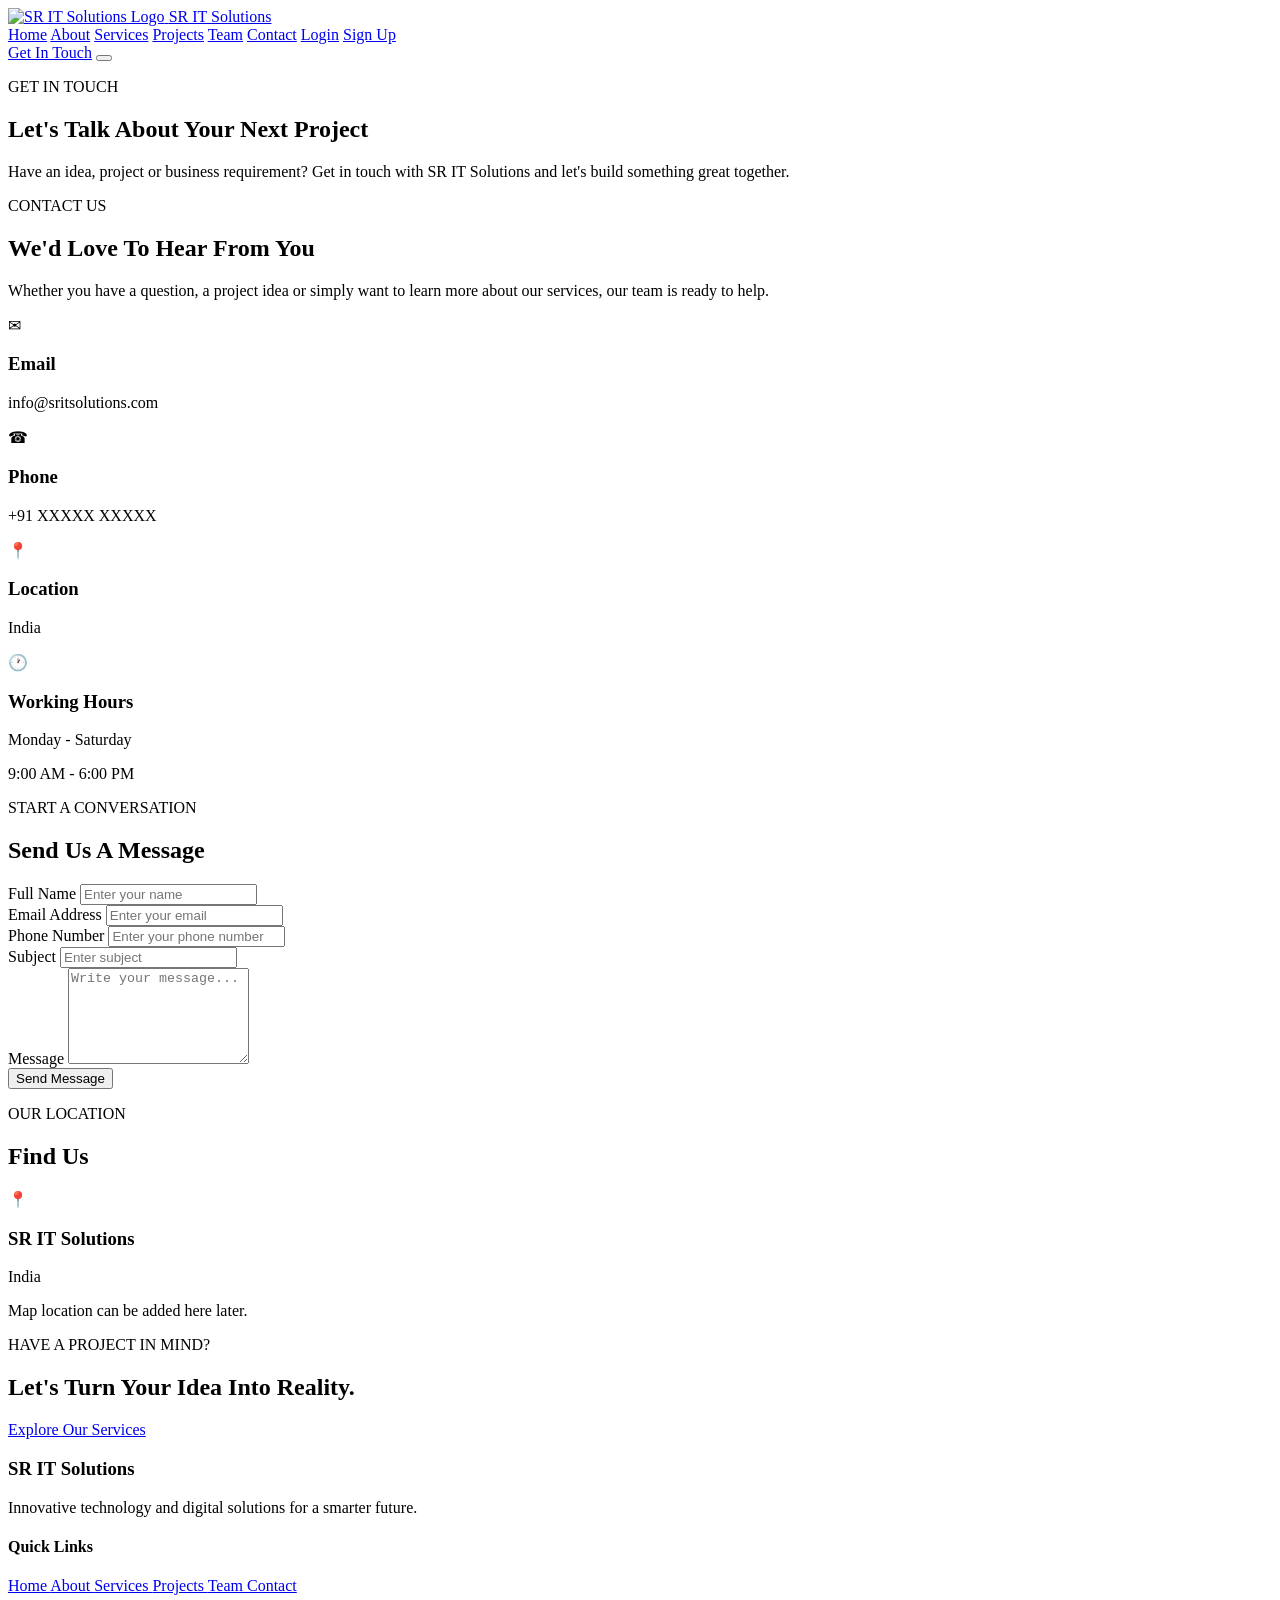
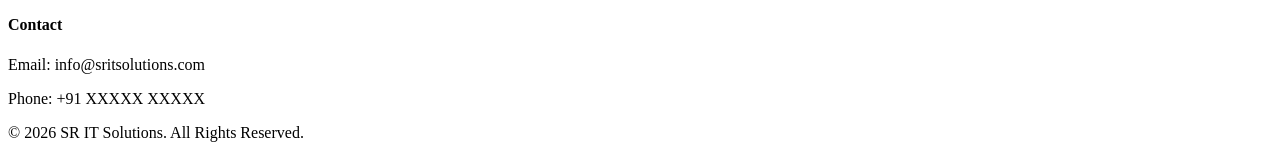
==== Contact.html @ 39ceae36 "Add files via upload" ====
<!DOCTYPE html>
<html lang="en">

<head>
    <meta charset="UTF-8">
    <meta name="viewport" content="width=device-width, initial-scale=1.0">

    <title>Contact | SR IT Solutions</title>

    <link rel="stylesheet" href="css/style.css">
</head>

<body>

    <!-- ================= NAVBAR ================= -->
    <header class="navbar">

        <div class="nav-container">

            <a href="home.html" class="logo">
                <img src="images/logo.png.png" alt="SR IT Solutions Logo">
                <span>SR IT Solutions</span>
            </a>

            <nav class="nav-menu">

                <a href="home.html">Home</a>

                <a href="About.html">About</a>

                <a href="Services.html">Services</a>

                <a href="Projects.html">Projects</a>

                <a href="Team.html">Team</a>

                <a href="Contact.html" class="active">Contact</a>

                <a href="login.html">Login</a>
                
                <a href="signup.html">Sign Up</a>

            </nav>

            <div class="nav-actions">
                <a href="Contact.html" class="nav-cta">Get In Touch</a>
                <button class="nav-toggle" type="button" aria-label="Toggle navigation" aria-expanded="false">
                    <span></span>
                    <span></span>
                    <span></span>
                </button>
            </div>

        </div>

    </header>


    <!-- ================= CONTACT HERO ================= -->

    <section class="page-hero contact-hero">

        <div class="page-hero-content">

            <p>GET IN TOUCH</p>

            <h1>
                Let's Talk About
                <span>Your Next Project</span>
            </h1>

            <p class="page-hero-text">
                Have an idea, project or business requirement?
                Get in touch with SR IT Solutions and let's build
                something great together.
            </p>

        </div>

    </section>


    <!-- ================= CONTACT SECTION ================= -->

    <section class="contact-section">

        <div class="contact-container">


            <!-- ================= CONTACT INFORMATION ================= -->

            <div class="contact-info">

                <p class="section-label">
                    CONTACT US
                </p>

                <h2>
                    We'd Love To
                    <span>Hear From You</span>
                </h2>

                <p class="contact-description">
                    Whether you have a question, a project idea or
                    simply want to learn more about our services,
                    our team is ready to help.
                </p>


                <!-- Email -->

                <div class="contact-info-card">

                    <div class="contact-icon">
                        ✉
                    </div>

                    <div>
                        <h3>Email</h3>

                        <p>
                            info@sritsolutions.com
                        </p>
                    </div>

                </div>


                <!-- Phone -->

                <div class="contact-info-card">

                    <div class="contact-icon">
                        ☎
                    </div>

                    <div>
                        <h3>Phone</h3>

                        <p>
                            +91 XXXXX XXXXX
                        </p>
                    </div>

                </div>


                <!-- Location -->

                <div class="contact-info-card">

                    <div class="contact-icon">
                        📍
                    </div>

                    <div>
                        <h3>Location</h3>

                        <p>
                            India
                        </p>
                    </div>

                </div>


                <!-- Working Hours -->

                <div class="contact-info-card">

                    <div class="contact-icon">
                        🕐
                    </div>

                    <div>
                        <h3>Working Hours</h3>

                        <p>
                            Monday - Saturday
                        </p>

                        <p>
                            9:00 AM - 6:00 PM
                        </p>
                    </div>

                </div>

            </div>


            <!-- ================= CONTACT FORM ================= -->

            <div class="contact-form-box">

                <div class="form-heading">

                    <p>START A CONVERSATION</p>

                    <h2>
                        Send Us A Message
                    </h2>

                </div>


                <form action="#" method="post">

                    <div class="form-row">

                        <div class="form-group">

                            <label for="name">
                                Full Name
                            </label>

                            <input type="text" id="name" name="name" placeholder="Enter your name" required>

                        </div>


                        <div class="form-group">

                            <label for="email">
                                Email Address
                            </label>

                            <input type="email" id="email" name="email" placeholder="Enter your email" required>

                        </div>

                    </div>


                    <div class="form-row">

                        <div class="form-group">

                            <label for="phone">
                                Phone Number
                            </label>

                            <input type="tel" id="phone" name="phone" placeholder="Enter your phone number">

                        </div>


                        <div class="form-group">

                            <label for="subject">
                                Subject
                            </label>

                            <input type="text" id="subject" name="subject" placeholder="Enter subject" required>

                        </div>

                    </div>


                    <div class="form-group">

                        <label for="message">
                            Message
                        </label>

                        <textarea id="message" name="message" rows="6" placeholder="Write your message..."
                            required></textarea>

                    </div>


                    <button type="submit" class="btn primary-btn contact-submit-btn">
                        Send Message
                    </button>

                </form>

            </div>

        </div>

    </section>


    <!-- ================= MAP ================= -->

    <section class="map-section">

        <div class="section-heading">

            <p>OUR LOCATION</p>

            <h2>Find Us</h2>

            <span></span>

        </div>

        <div class="map-placeholder">

            <div>

                <div class="map-icon">
                    📍
                </div>

                <h3>
                    SR IT Solutions
                </h3>

                <p>
                    India
                </p>

                <span>
                    Map location can be added here later.
                </span>

            </div>

        </div>

    </section>


    <!-- ================= CTA ================= -->

    <section class="home-cta">

        <div>

            <p>HAVE A PROJECT IN MIND?</p>

            <h2>
                Let's Turn Your
                <span>Idea Into Reality.</span>
            </h2>

            <a href="Services.html" class="btn primary-btn">
                Explore Our Services
            </a>

        </div>

    </section>


    <!-- ================= FOOTER ================= -->

    <footer class="footer">

        <div class="footer-container">


            <div class="footer-brand">

                <h3>
                    SR IT Solutions
                </h3>

                <p>
                    Innovative technology and digital solutions
                    for a smarter future.
                </p>

            </div>


            <div class="footer-links">

                <h4>
                    Quick Links
                </h4>

                <a href="home.html">
                    Home
                </a>

                <a href="About.html">
                    About
                </a>

                <a href="Services.html">
                    Services
                </a>

                <a href="Projects.html">
                    Projects
                </a>

                <a href="Team.html">
                    Team
                </a>

                <a href="Contact.html">
                    Contact
                </a>

            </div>


            <div class="footer-contact">

                <h4>
                    Contact
                </h4>

                <p>
                    Email: info@sritsolutions.com
                </p>

                <p>
                    Phone: +91 XXXXX XXXXX
                </p>

            </div>

        </div>


        <div class="footer-bottom">

            <p>
                © 2026 SR IT Solutions. All Rights Reserved.
            </p>

        </div>

    </footer>

    <script src="script.js/effect.js"></script>

</body>

</html>
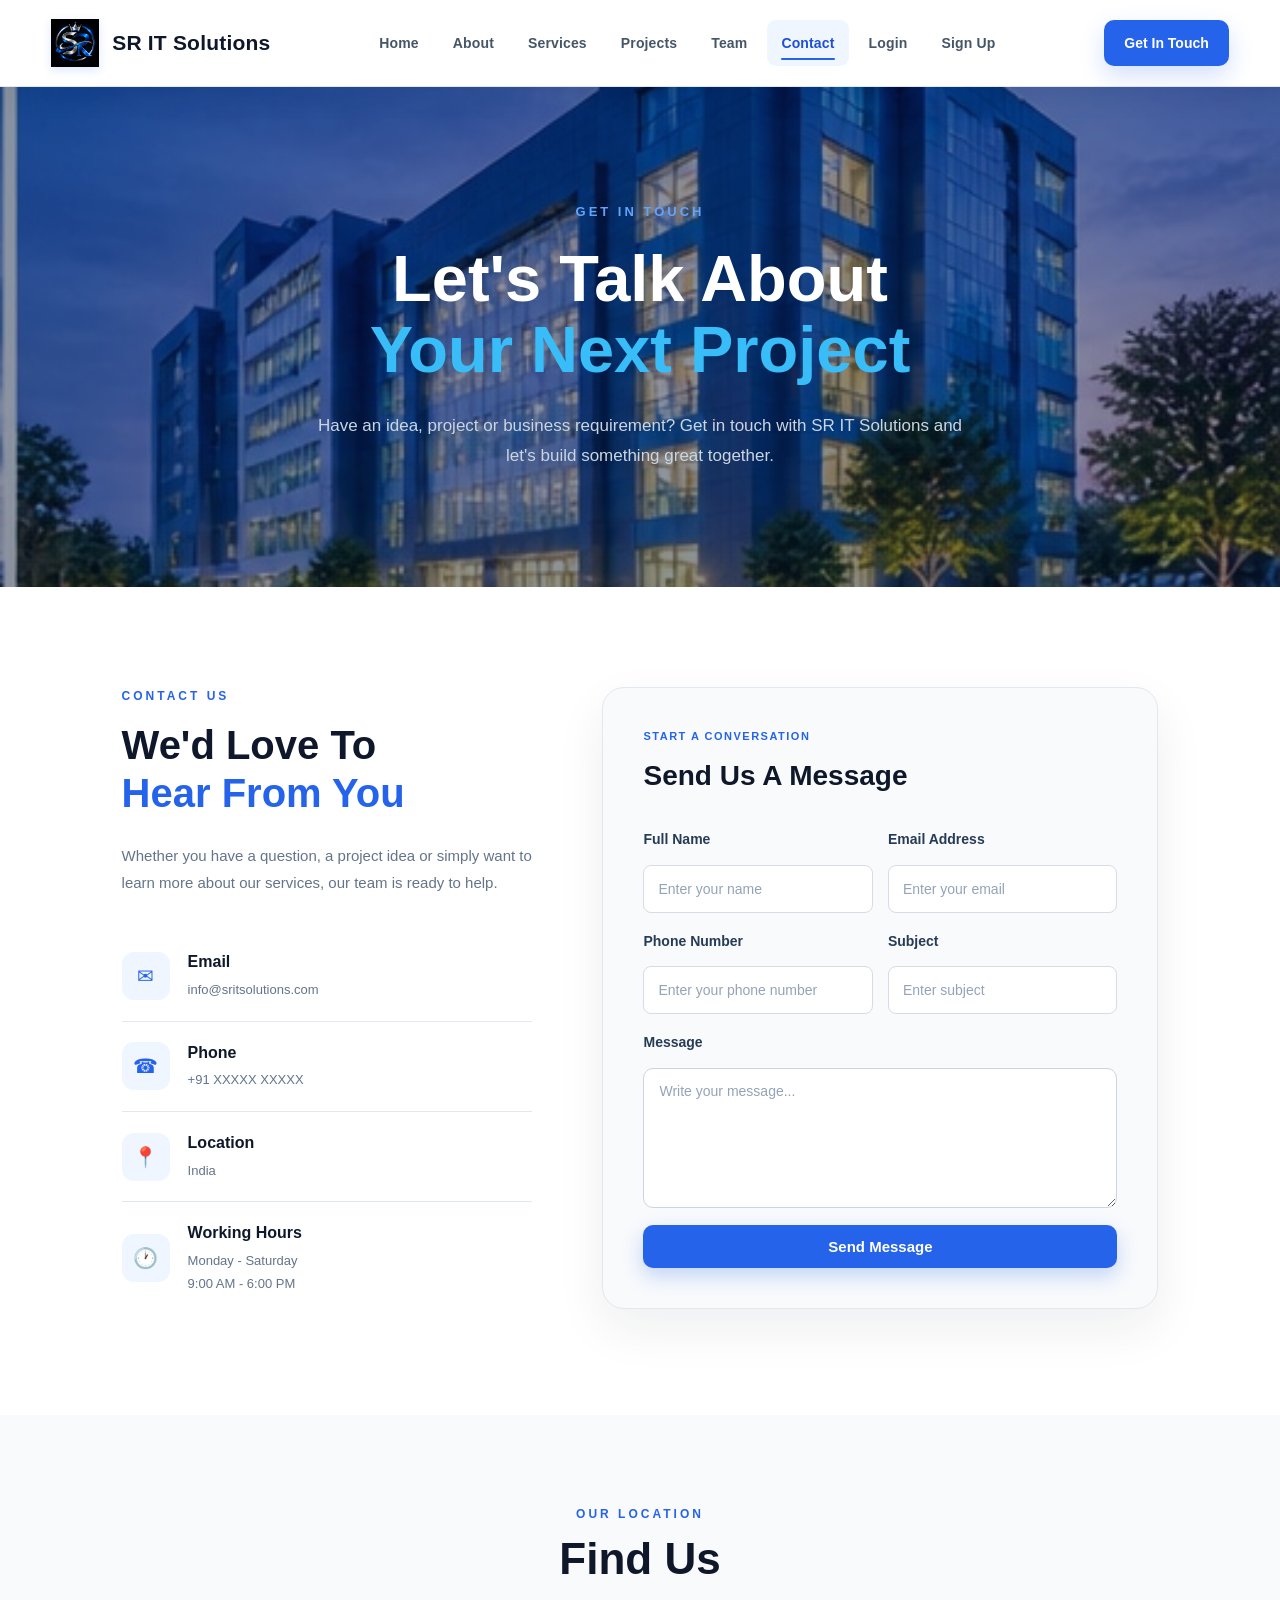
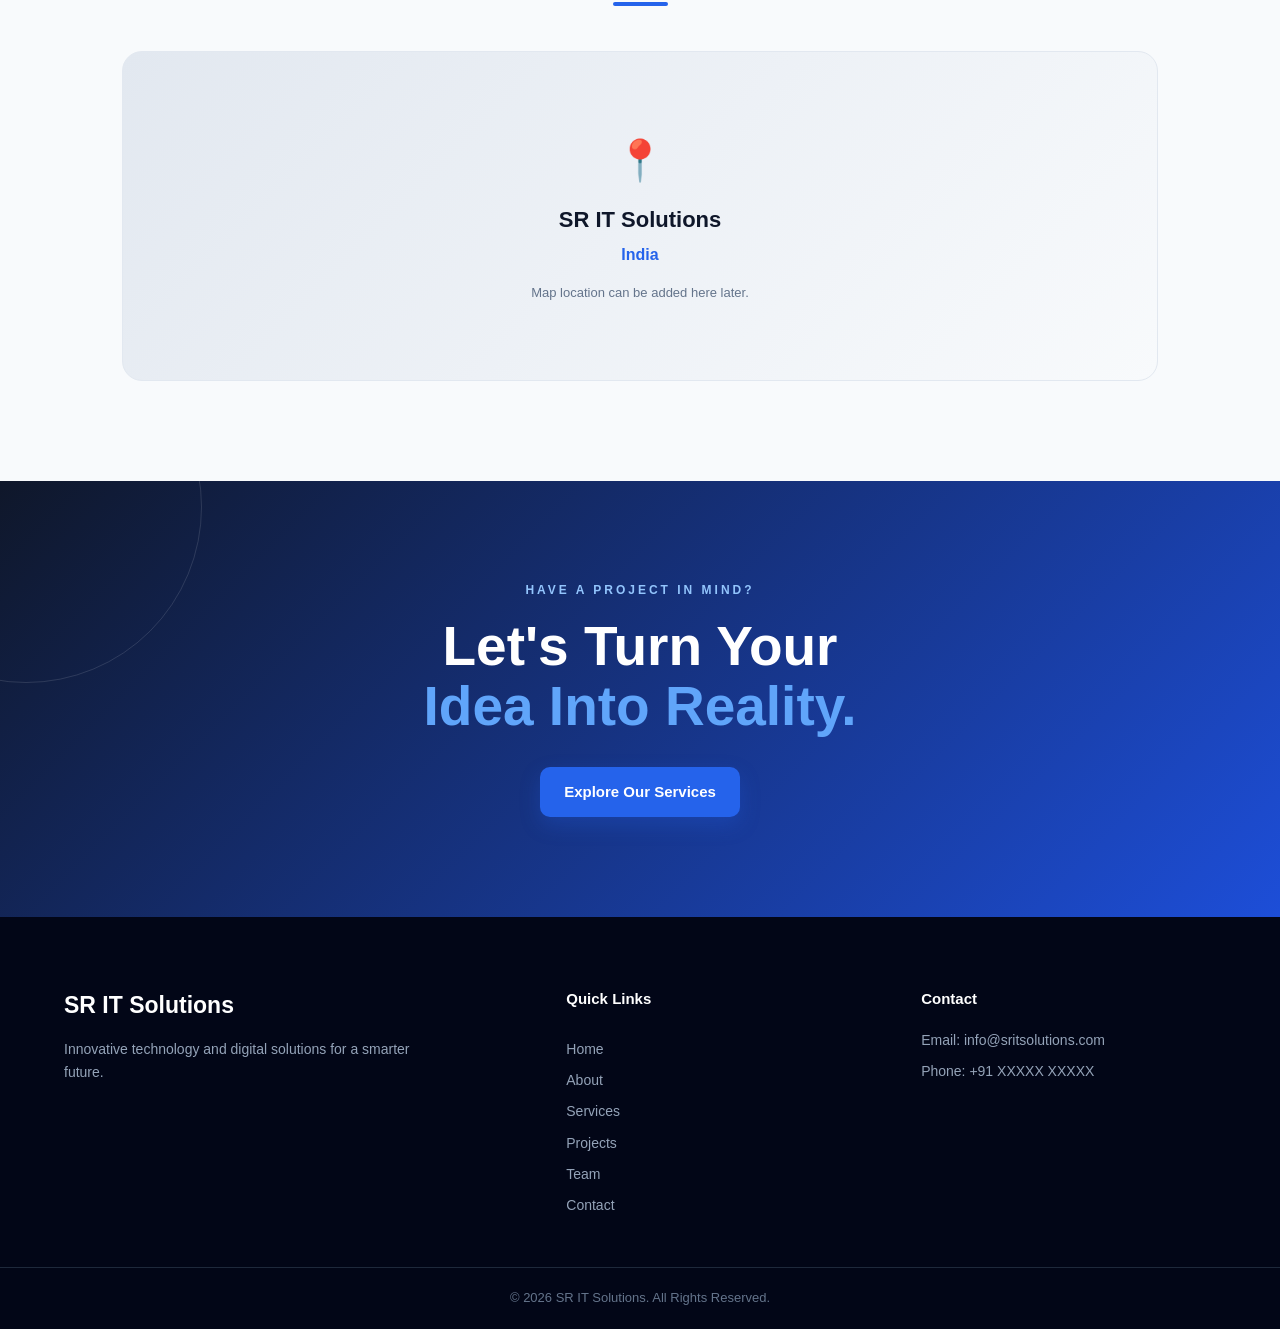
==== commit 2f125195: "Update Contact.html" ====
--- a/Contact.html
+++ b/Contact.html
@@ -7,7 +7,7 @@
 
     <title>Contact | SR IT Solutions</title>
 
-    <link rel="stylesheet" href="css/style.css">
+    <link rel="stylesheet" href="CSS/style.css">
 </head>
 
 <body>
@@ -433,4 +433,4 @@
 
 </body>
 
-</html>+</html>
--- a/CSS/style.css
+++ b/CSS/style.css
@@ -0,0 +1,5474 @@
+/* =========================================================
+   SR IT SOLUTIONS
+   MAIN STYLE SHEET
+   ========================================================= */
+
+
+/* ===================== RESET ===================== */
+
+* {
+    margin: 0;
+    padding: 0;
+    box-sizing: border-box;
+}
+
+html {
+    scroll-behavior: smooth;
+}
+
+body {
+    font-family: Arial, Helvetica, sans-serif;
+    background: #f6f8fc;
+    color: #172033;
+    line-height: 1.6;
+}
+
+a {
+    text-decoration: none;
+    color: inherit;
+}
+
+img {
+    max-width: 100%;
+    display: block;
+}
+
+button,
+input,
+textarea,
+select {
+    font-family: inherit;
+}
+
+:root {
+    --primary: #2563eb;
+    --primary-dark: #1d4ed8;
+    --secondary: #0f172a;
+    --text: #172033;
+    --muted: #64748b;
+    --white: #ffffff;
+    --light: #f6f8fc;
+    --border: #e2e8f0;
+    --shadow: 0 15px 40px rgba(15, 23, 42, 0.08);
+    --radius: 18px;
+}
+
+.container {
+    width: 90%;
+    max-width: 1200px;
+    margin: auto;
+}
+
+.navbar {
+    width: 100%;
+    background: rgba(255, 255, 255, 0.98);
+    border-bottom: 1px solid var(--border);
+    position: sticky;
+    top: 0;
+    z-index: 1000;
+    backdrop-filter: blur(12px);
+    box-shadow: 0 10px 30px rgba(15, 23, 42, 0.06);
+}
+
+.nav-container {
+    width: min(92%, 1250px);
+    margin: 0 auto;
+    min-height: 86px;
+    display: flex;
+    align-items: center;
+    gap: 18px;
+}
+
+.logo {
+    display: flex;
+    align-items: center;
+    gap: 13px;
+    font-size: 21px;
+    font-weight: 850;
+    letter-spacing: 0.2px;
+    color: var(--secondary);
+    white-space: nowrap;
+    transition: color 0.25s ease;
+    flex-shrink: 0;
+}
+
+.logo:hover {
+    color: var(--primary);
+}
+
+.logo img {
+    width: 48px;
+    height: 48px;
+    object-fit: contain;
+    filter: drop-shadow(0 3px 5px rgba(37, 99, 235, 0.16));
+}
+
+.nav-menu {
+    display: flex;
+    align-items: center;
+    justify-content: center;
+    flex: 1 1 auto;
+    gap: 6px;
+    flex-wrap: wrap;
+    margin: 0 auto;
+}
+
+.nav-menu a {
+    position: relative;
+    padding: 12px 14px;
+    border-radius: 9px;
+    font-size: 14px;
+    font-weight: 700;
+    letter-spacing: 0.15px;
+    color: #475569;
+    transition: color 0.25s ease, background 0.25s ease, transform 0.25s ease;
+}
+
+.nav-menu a::after {
+    content: "";
+    position: absolute;
+    right: 14px;
+    bottom: 6px;
+    left: 14px;
+    height: 2px;
+    border-radius: 2px;
+    background: var(--primary);
+    transform: scaleX(0);
+    transform-origin: center;
+    transition: transform 0.25s ease;
+}
+
+.nav-menu a:hover {
+    color: var(--primary);
+    background: #f1f7ff;
+}
+
+.nav-menu a:hover::after,
+.nav-menu a.active::after {
+    transform: scaleX(1);
+}
+
+.nav-menu a.active {
+    color: var(--primary-dark);
+    background: #eff6ff;
+}
+
+.nav-actions {
+    display: flex;
+    align-items: center;
+    justify-content: flex-end;
+    gap: 12px;
+    margin-left: auto;
+}
+
+.nav-cta {
+    display: inline-flex;
+    align-items: center;
+    justify-content: center;
+    padding: 12px 20px;
+    border-radius: 10px;
+    white-space: nowrap;
+    font-size: 14px;
+    font-weight: 700;
+    background: var(--primary);
+    color: var(--white);
+    box-shadow: 0 10px 25px rgba(37, 99, 235, 0.2);
+    transition: transform 0.25s ease, background 0.25s ease, box-shadow 0.25s ease;
+}
+
+.nav-cta:hover {
+    background: var(--primary-dark);
+    transform: translateY(-1px);
+    box-shadow: 0 12px 30px rgba(37, 99, 235, 0.28);
+}
+
+.nav-toggle {
+    display: none;
+    width: 46px;
+    height: 46px;
+    border: 1px solid var(--border);
+    border-radius: 12px;
+    background: #f8fbff;
+    align-items: center;
+    justify-content: center;
+    flex-direction: column;
+    gap: 5px;
+    cursor: pointer;
+    transition: border-color 0.25s ease, background 0.25s ease;
+}
+
+.nav-toggle:hover {
+    border-color: rgba(37, 99, 235, 0.35);
+    background: #eef6ff;
+}
+
+.nav-toggle span {
+    width: 18px;
+    height: 2px;
+    border-radius: 2px;
+    background: var(--secondary);
+    display: block;
+}
+
+.login-nav-button {
+    position: relative;
+    padding: 12px 14px;
+    border-radius: 9px;
+    font-size: 14px;
+    font-weight: 700;
+    letter-spacing: 0.15px;
+    color: #475569;
+    transition: color 0.25s ease, background 0.25s ease, transform 0.25s ease;
+}
+
+.login-nav-button::after {
+    content: "";
+    position: absolute;
+    right: 14px;
+    bottom: 6px;
+    left: 14px;
+    height: 2px;
+    border-radius: 2px;
+    background: var(--primary);
+    transform: scaleX(0);
+    transform-origin: center;
+    transition: transform 0.25s ease;
+}
+
+.login-nav-button:hover {
+    color: var(--primary);
+    background: #f1f7ff;
+}
+
+.login-nav-button:hover::after {
+    transform: scaleX(1);
+}
+
+
+/* ===================== BUTTON ===================== */
+
+.btn {
+    display: inline-flex;
+    align-items: center;
+    justify-content: center;
+
+    padding: 13px 24px;
+    border-radius: 10px;
+
+    font-size: 15px;
+    font-weight: 700;
+
+    cursor: pointer;
+    border: none;
+
+    transition: 0.3s ease;
+}
+
+.primary-btn {
+    color: white;
+    background: var(--primary);
+    box-shadow: 0 8px 20px rgba(37, 99, 235, 0.25);
+}
+
+.primary-btn:hover {
+    background: var(--primary-dark);
+    transform: translateY(-2px);
+}
+
+/* ===================== LOGIN PAGE ===================== */
+
+.login-page-body {
+    min-height: 100vh;
+    background:
+        linear-gradient(135deg, rgba(1, 18, 36, 0.78), rgba(10, 63, 120, 0.70)),
+        url("../images/SR_IT_Solutions_Corporate_Building.jpg.jpeg") center / cover no-repeat;
+    display: flex;
+    align-items: center;
+    justify-content: center;
+    padding: 30px;
+    color: var(--secondary);
+}
+
+.login-page {
+    width: min(92vw, 1380px);
+    margin: 0 auto;
+}
+
+.login-panel {
+    display: grid;
+    grid-template-columns: 1.22fr 0.78fr;
+    min-height: 770px;
+    background: rgba(255, 255, 255, 0.08);
+    border-radius: 30px;
+    overflow: hidden;
+    box-shadow: 0 32px 80px rgba(15, 23, 42, 0.30);
+}
+
+.login-visual {
+    position: relative;
+    display: flex;
+    flex-direction: column;
+    justify-content: space-between;
+    padding: 52px 52px 42px;
+    background:
+        linear-gradient(180deg, rgba(7, 34, 58, 0.18), rgba(2, 16, 32, 0.52)),
+        url("../images/SR_IT_Solutions_Corporate_Building.jpg.jpeg") center / cover no-repeat;
+}
+
+.login-visual-overlay {
+    position: absolute;
+    inset: 0;
+    background: linear-gradient(130deg, rgba(8, 24, 47, 0.20), rgba(4, 21, 40, 0.62));
+}
+
+.login-branding,
+.login-hero-copy,
+.login-trust-badge {
+    position: relative;
+    z-index: 1;
+}
+
+.login-branding {
+    display: flex;
+    align-items: center;
+    gap: 18px;
+}
+
+.login-brand-logo {
+    display: flex;
+    align-items: center;
+    justify-content: center;
+    width: 74px;
+    height: 74px;
+    border-radius: 50%;
+    background: rgba(255, 255, 255, 0.08);
+    border: 2px solid rgba(147, 197, 253, 0.65);
+    box-shadow: 0 12px 25px rgba(15, 23, 42, 0.18);
+}
+
+.login-brand-logo img {
+    width: 56px;
+    height: 56px;
+    object-fit: contain;
+    filter: drop-shadow(0 6px 12px rgba(37, 99, 235, 0.20));
+}
+
+.login-brand-copy h1 {
+    font-size: clamp(28px, 2.5vw, 42px);
+    color: #ffffff;
+    line-height: 1.1;
+    font-weight: 800;
+    letter-spacing: -0.03em;
+}
+
+.login-brand-copy p {
+    color: rgba(219, 234, 254, 0.95);
+    font-size: 18px;
+    line-height: 1.5;
+    margin-top: 4px;
+}
+
+.login-hero-copy {
+    max-width: 620px;
+    margin-top: 54px;
+}
+
+.login-hero-copy h2 {
+    font-size: clamp(52px, 5vw, 84px);
+    line-height: 0.96;
+    color: #ffffff;
+    font-weight: 800;
+    letter-spacing: -0.05em;
+    margin-bottom: 12px;
+}
+
+.login-hero-copy h3 {
+    color: rgba(255, 255, 255, 0.95);
+    font-size: clamp(28px, 2.5vw, 42px);
+    font-weight: 500;
+    line-height: 1.2;
+    letter-spacing: -0.03em;
+    margin-bottom: 18px;
+}
+
+.login-accent-line {
+    display: block;
+    width: 104px;
+    height: 4px;
+    border-radius: 999px;
+    background: linear-gradient(90deg, rgba(96, 165, 250, 1), rgba(147, 197, 253, 0.8));
+    margin: 0 0 26px;
+}
+
+.login-hero-copy p {
+    max-width: 540px;
+    color: rgba(224, 240, 255, 0.95);
+    font-size: 17px;
+    line-height: 1.6;
+}
+
+.login-trust-badge {
+    display: flex;
+    align-items: center;
+    gap: 15px;
+    margin-top: 36px;
+    padding-top: 16px;
+}
+
+.login-trust-icon {
+    width: 46px;
+    height: 46px;
+    border-radius: 50%;
+    display: grid;
+    place-items: center;
+    background: rgba(37, 99, 235, 0.18);
+    border: 1px solid rgba(191, 219, 254, 0.7);
+    color: #dbeafe;
+    font-size: 20px;
+    font-weight: 800;
+}
+
+.login-trust-text {
+    display: flex;
+    flex-direction: column;
+    color: #e0f2fe;
+}
+
+.login-trust-text strong {
+    font-size: 18px;
+    line-height: 1.3;
+    font-weight: 700;
+}
+
+.login-trust-text span {
+    font-size: 15px;
+    opacity: 0.9;
+}
+
+.login-card-wrap {
+    display: flex;
+    align-items: center;
+    justify-content: center;
+    background: rgba(255, 255, 255, 0.10);
+    padding: 36px 28px;
+}
+
+.login-card {
+    width: min(100%, 500px);
+    background: rgba(255, 255, 255, 0.96);
+    border: 1px solid rgba(226, 232, 240, 0.6);
+    border-radius: 28px;
+    padding: 42px 38px 28px;
+    box-shadow: 0 28px 70px rgba(15, 23, 42, 0.18);
+}
+
+.login-card-header {
+    text-align: center;
+}
+
+.login-card-header h2 {
+    font-size: clamp(34px, 3vw, 54px);
+    line-height: 1.1;
+    letter-spacing: -0.04em;
+    color: #0f172a;
+    margin-bottom: 10px;
+    font-weight: 800;
+}
+
+.login-card-header p {
+    color: #475569;
+    font-size: 17px;
+    line-height: 1.5;
+}
+
+.login-card-line {
+    display: block;
+    width: 110px;
+    height: 3px;
+    margin: 18px auto 0;
+    border-radius: 999px;
+    background: linear-gradient(90deg, #2563eb, #60a5fa);
+}
+
+.login-form {
+    margin-top: 22px;
+}
+
+.login-field-group {
+    margin-bottom: 22px;
+}
+
+.login-field-group label {
+    display: block;
+    margin-bottom: 10px;
+    font-size: 15px;
+    font-weight: 700;
+    color: #0f172a;
+}
+
+.login-input-shell {
+    display: flex;
+    align-items: center;
+    gap: 10px;
+    min-height: 58px;
+    background: #f8fafc;
+    border: 1px solid #dfe7f2;
+    border-radius: 14px;
+    padding: 0 16px 0 14px;
+    transition: border-color 0.25s ease, box-shadow 0.25s ease, background 0.25s ease;
+}
+
+.login-input-shell:focus-within {
+    border-color: rgba(37, 99, 235, 0.7);
+    box-shadow: 0 0 0 4px rgba(37, 99, 235, 0.10);
+    background: #ffffff;
+}
+
+.login-input-icon {
+    display: inline-flex;
+    align-items: center;
+    justify-content: center;
+    width: 24px;
+    color: #94a3b8;
+    font-size: 18px;
+    flex-shrink: 0;
+}
+
+.login-input-shell input {
+    flex: 1;
+    border: none;
+    background: transparent;
+    outline: none;
+    color: var(--secondary);
+    font-size: 15px;
+    line-height: 1.5;
+    padding: 17px 8px 17px 0;
+}
+
+.login-input-shell input::placeholder {
+    color: #94a3b8;
+}
+
+.login-password-shell {
+    position: relative;
+}
+
+.login-password-toggle {
+    appearance: none;
+    border: none;
+    background: transparent;
+    color: #94a3b8;
+    cursor: pointer;
+    width: 30px;
+    height: 30px;
+    border-radius: 50%;
+    display: inline-flex;
+    align-items: center;
+    justify-content: center;
+    transition: color 0.25s ease, background 0.25s ease;
+}
+
+.login-password-toggle:hover {
+    background: rgba(37, 99, 235, 0.08);
+    color: var(--primary);
+}
+
+.login-password-toggle.is-visible {
+    color: var(--primary);
+}
+
+.login-eye-icon {
+    font-size: 18px;
+    line-height: 1;
+}
+
+.login-form-meta {
+    display: flex;
+    align-items: center;
+    justify-content: space-between;
+    gap: 12px;
+    margin: 8px 0 22px;
+}
+
+.login-check-wrap {
+    display: inline-flex;
+    align-items: center;
+    gap: 10px;
+    color: #475569;
+    font-size: 14px;
+    cursor: pointer;
+}
+
+.login-check-wrap input {
+    width: 16px;
+    height: 16px;
+    accent-color: var(--primary);
+}
+
+.login-link {
+    color: var(--primary);
+    font-weight: 700;
+    transition: color 0.25s ease;
+}
+
+.login-link:hover {
+    color: var(--primary-dark);
+}
+
+.login-button {
+    width: 100%;
+    min-height: 58px;
+    border: none;
+    border-radius: 14px;
+    background: linear-gradient(135deg, #2563eb, #1d4ed8);
+    color: #ffffff;
+    font-size: clamp(20px, 2vw, 26px);
+    font-weight: 800;
+    letter-spacing: -0.02em;
+    display: inline-flex;
+    align-items: center;
+    justify-content: center;
+    gap: 10px;
+    cursor: pointer;
+    box-shadow: 0 14px 26px rgba(37, 99, 235, 0.22);
+    transition: transform 0.25s ease, box-shadow 0.25s ease, filter 0.25s ease;
+}
+
+.login-button:hover {
+    transform: translateY(-1px);
+    box-shadow: 0 18px 30px rgba(37, 99, 235, 0.30);
+    filter: brightness(1.03);
+}
+
+.login-button-icon {
+    font-size: 22px;
+    line-height: 1;
+}
+
+.login-divider {
+    display: flex;
+    align-items: center;
+    gap: 18px;
+    margin: 26px 0 18px;
+    color: #94a3b8;
+    font-size: 14px;
+    font-weight: 800;
+    letter-spacing: 0.12em;
+    text-transform: uppercase;
+}
+
+.login-divider::before,
+.login-divider::after {
+    content: "";
+    flex: 1;
+    height: 1px;
+    background: #dfe7f2;
+}
+
+.login-google-btn {
+    width: 100%;
+    min-height: 58px;
+    border: 1px solid #dfe7f2;
+    border-radius: 14px;
+    background: #ffffff;
+    color: #0f172a;
+    font-size: 18px;
+    font-weight: 700;
+    display: flex;
+    align-items: center;
+    justify-content: center;
+    gap: 12px;
+    cursor: pointer;
+    transition: border-color 0.25s ease, box-shadow 0.25s ease, transform 0.25s ease;
+}
+
+.login-google-btn:hover {
+    border-color: rgba(37, 99, 235, 0.4);
+    box-shadow: 0 10px 22px rgba(15, 23, 42, 0.08);
+    transform: translateY(-1px);
+}
+
+.login-google-mark {
+    display: inline-flex;
+    align-items: center;
+    justify-content: center;
+    width: 26px;
+    height: 26px;
+    border-radius: 50%;
+    font-weight: 900;
+    color: #4285f4;
+    background: linear-gradient(135deg, #fff, #eef6ff);
+    border: 1px solid rgba(66, 133, 244, 0.2);
+}
+
+.login-signup-text {
+    margin-top: 26px;
+    text-align: center;
+    color: #475569;
+    font-size: 15px;
+    line-height: 1.5;
+}
+
+.login-home-link {
+    display: block;
+    margin-top: 22px;
+    text-align: center;
+    color: var(--primary);
+    font-size: 16px;
+    font-weight: 700;
+    transition: color 0.25s ease;
+}
+
+.login-home-link:hover {
+    color: var(--primary-dark);
+}
+
+@media (max-width: 1100px) {
+    .login-panel {
+        grid-template-columns: 1fr;
+        min-height: auto;
+    }
+
+    .login-visual {
+        min-height: 480px;
+    }
+
+    .login-card-wrap {
+        padding-top: 0;
+    }
+}
+
+@media (max-width: 700px) {
+    .login-page-body {
+        padding: 18px 14px;
+    }
+
+    .login-page {
+        width: min(100%, 480px);
+    }
+
+    .login-panel {
+        border-radius: 22px;
+    }
+
+    .login-visual {
+        padding: 26px 24px 28px;
+        min-height: 360px;
+    }
+
+    .login-branding {
+        gap: 12px;
+    }
+
+    .login-brand-logo {
+        width: 56px;
+        height: 56px;
+    }
+
+    .login-brand-logo img {
+        width: 42px;
+        height: 42px;
+    }
+
+    .login-brand-copy h1 {
+        font-size: 24px;
+    }
+
+    .login-brand-copy p {
+        font-size: 14px;
+    }
+
+    .login-hero-copy {
+        margin-top: 32px;
+    }
+
+    .login-hero-copy h2 {
+        font-size: 40px;
+    }
+
+    .login-hero-copy h3 {
+        font-size: 24px;
+    }
+
+    .login-hero-copy p {
+        font-size: 15px;
+    }
+
+    .login-trust-badge {
+        margin-top: 18px;
+        padding-top: 12px;
+    }
+
+    .login-card-wrap {
+        padding: 18px 14px 22px;
+    }
+
+    .login-card {
+        padding: 28px 18px 20px;
+        border-radius: 20px;
+    }
+
+    .login-card-header h2 {
+        font-size: 32px;
+    }
+
+    .login-card-header p {
+        font-size: 15px;
+    }
+
+    .login-form-meta {
+        flex-wrap: wrap;
+        justify-content: space-between;
+    }
+
+    .login-button,
+    .login-google-btn,
+    .login-input-shell {
+        min-height: 54px;
+    }
+
+    .login-google-btn {
+        font-size: 16px;
+    }
+}
+
+/* ===================== HOME HERO ===================== */
+
+.hero {
+    min-height: 650px;
+
+    display: flex;
+    align-items: center;
+
+    position: relative;
+    overflow: hidden;
+
+    background:
+        linear-gradient(120deg,
+            rgba(15, 23, 42, 0.90),
+            rgba(30, 64, 175, 0.70)),
+        url("../images/SR_IT_Solutions_Corporate_Building.jpg.jpeg") center / cover no-repeat;
+
+    background-color: #0f172a;
+
+    color: white;
+}
+
+.hero::before {
+    content: "";
+    position: absolute;
+    inset: 0;
+    background: linear-gradient(90deg, rgba(2, 6, 23, 0.18), transparent 70%);
+    pointer-events: none;
+}
+
+.home-about .about-image>img {
+    width: 100%;
+    height: 100%;
+    object-fit: cover;
+    object-position: center;
+    position: absolute;
+    inset: 0;
+}
+
+.hero-inner {
+    width: 90%;
+    max-width: 1200px;
+    margin: auto;
+    display: grid;
+    grid-template-columns: minmax(0, 1.05fr) minmax(300px, 0.8fr);
+    align-items: center;
+    gap: 55px;
+    position: relative;
+    z-index: 2;
+}
+
+.hero::after {
+    content: "";
+    position: absolute;
+
+    width: 450px;
+    height: 450px;
+
+    right: -150px;
+    top: -120px;
+
+    border-radius: 50%;
+    border: 1px solid rgba(255, 255, 255, 0.15);
+}
+
+.hero-content {
+    position: relative;
+}
+
+.hero-visual {
+    width: 100%;
+    height: 390px;
+    border: 1px solid rgba(147, 197, 253, 0.35);
+    border-radius: 24px;
+    overflow: hidden;
+    background: rgba(15, 23, 42, 0.35);
+    box-shadow: 0 24px 55px rgba(2, 6, 23, 0.3), 0 0 30px rgba(37, 99, 235, 0.18);
+}
+
+.hero-visual img {
+    width: 100%;
+    height: 100%;
+    object-fit: cover;
+    object-position: center;
+    opacity: 0.88;
+}
+
+@media (max-width: 900px) {
+    .hero-inner {
+        grid-template-columns: 1fr;
+        gap: 42px;
+        padding: 70px 0;
+    }
+
+    .hero-visual {
+        height: 280px;
+        max-width: 620px;
+    }
+}
+
+.hero-content h1 {
+    max-width: 800px;
+
+    font-size: clamp(42px, 6vw, 76px);
+    line-height: 1.05;
+
+    margin-bottom: 25px;
+}
+
+.hero-content h1 span {
+    color: #60a5fa;
+}
+
+.hero-content p {
+    max-width: 650px;
+
+    color: #dbeafe;
+    font-size: 18px;
+
+    margin-bottom: 30px;
+}
+
+
+/* ===================== PAGE HERO ===================== */
+
+.page-hero {
+    min-height: 390px;
+
+    display: flex;
+    align-items: center;
+    justify-content: center;
+
+    text-align: center;
+
+    padding: 80px 20px;
+
+    color: white;
+
+    background:
+        linear-gradient(135deg,
+            #0f172a,
+            #1d4ed8);
+
+    position: relative;
+    overflow: hidden;
+}
+
+.page-hero::before {
+    content: "";
+
+    position: absolute;
+
+    width: 500px;
+    height: 500px;
+
+    border-radius: 50%;
+
+    border: 1px solid rgba(255, 255, 255, 0.12);
+
+    left: -220px;
+    bottom: -250px;
+}
+
+.page-hero-content {
+    max-width: 800px;
+    position: relative;
+    z-index: 2;
+}
+
+.page-hero-content>p:first-child {
+    color: #93c5fd;
+    font-size: 13px;
+    font-weight: 800;
+
+    letter-spacing: 3px;
+    margin-bottom: 15px;
+}
+
+.page-hero h1 {
+    font-size: clamp(38px, 5vw, 62px);
+    line-height: 1.1;
+
+    margin-bottom: 22px;
+}
+
+.page-hero h1 span {
+    color: #60a5fa;
+    display: block;
+}
+
+.page-hero-text {
+    max-width: 650px;
+    margin: auto;
+
+    color: #dbeafe;
+    font-size: 17px;
+}
+
+
+/* ===================== SECTION HEADING ===================== */
+
+.section-heading {
+    text-align: center;
+    margin-bottom: 45px;
+}
+
+.section-heading>p {
+    color: var(--primary);
+    font-size: 12px;
+    font-weight: 800;
+    letter-spacing: 3px;
+
+    margin-bottom: 10px;
+}
+
+.section-heading h2 {
+    color: var(--secondary);
+    font-size: clamp(30px, 4vw, 44px);
+    line-height: 1.15;
+}
+
+.section-heading span {
+    display: block;
+
+    width: 55px;
+    height: 4px;
+
+    background: var(--primary);
+
+    margin: 18px auto 0;
+    border-radius: 10px;
+}
+
+
+/* ===================== ABOUT ===================== */
+
+.about-main {
+    width: 90%;
+    max-width: 1200px;
+
+    margin: auto;
+    padding: 100px 0;
+
+    display: grid;
+    grid-template-columns: 1fr 1fr;
+    gap: 70px;
+
+    align-items: center;
+}
+
+.about-main-image {
+    min-height: 420px;
+
+    display: flex;
+    align-items: center;
+    justify-content: center;
+
+    border-radius: 25px;
+
+    background:
+        linear-gradient(135deg,
+            #0f172a,
+            #2563eb);
+
+    box-shadow: var(--shadow);
+
+    position: relative;
+    overflow: hidden;
+}
+
+.about-main-image::before {
+    content: "";
+
+    position: absolute;
+
+    width: 300px;
+    height: 300px;
+
+    border-radius: 50%;
+
+    border: 1px solid rgba(255, 255, 255, 0.15);
+}
+
+.about-logo-box {
+    width: 210px;
+    height: 210px;
+
+    border-radius: 30px;
+
+    display: flex;
+    flex-direction: column;
+    align-items: center;
+    justify-content: center;
+
+    color: white;
+
+    background: rgba(255, 255, 255, 0.1);
+
+    border: 1px solid rgba(255, 255, 255, 0.2);
+
+    backdrop-filter: blur(10px);
+
+    position: relative;
+}
+
+.about-logo-box span {
+    font-size: 65px;
+    font-weight: 900;
+}
+
+.about-logo-box p {
+    font-size: 12px;
+    letter-spacing: 3px;
+}
+
+.about-main-content .section-label {
+    color: var(--primary);
+
+    font-size: 12px;
+    font-weight: 800;
+    letter-spacing: 3px;
+
+    margin-bottom: 15px;
+}
+
+.about-main-content h2 {
+    font-size: clamp(32px, 4vw, 48px);
+    line-height: 1.15;
+
+    margin-bottom: 25px;
+}
+
+.about-main-content h2 span {
+    display: block;
+    color: var(--primary);
+}
+
+.about-main-content p:not(.section-label) {
+    color: var(--muted);
+    margin-bottom: 16px;
+}
+
+
+/* ===================== MISSION ===================== */
+
+.mission-section {
+    padding: 100px 5%;
+    background: white;
+}
+
+.mission-container {
+    max-width: 1100px;
+    margin: auto;
+
+    display: grid;
+    grid-template-columns: repeat(2, 1fr);
+    gap: 25px;
+}
+
+.mission-card {
+    padding: 35px;
+
+    border: 1px solid var(--border);
+    border-radius: var(--radius);
+
+    background: white;
+
+    box-shadow: var(--shadow);
+
+    transition: 0.3s ease;
+}
+
+.mission-card:hover {
+    transform: translateY(-6px);
+}
+
+.mission-number {
+    color: var(--primary);
+    font-size: 14px;
+    font-weight: 800;
+
+    margin-bottom: 15px;
+}
+
+.mission-card h3 {
+    font-size: 24px;
+    margin-bottom: 12px;
+}
+
+.mission-card p {
+    color: var(--muted);
+}
+
+
+/* ===================== VALUES ===================== */
+
+.values-section {
+    padding: 100px 5%;
+}
+
+.values-container {
+    max-width: 1200px;
+    margin: auto;
+
+    display: grid;
+    grid-template-columns: repeat(4, 1fr);
+    gap: 20px;
+}
+
+.value-card {
+    background: white;
+    padding: 30px;
+
+    border: 1px solid var(--border);
+    border-radius: var(--radius);
+
+    box-shadow: var(--shadow);
+
+    transition: 0.3s ease;
+}
+
+.value-card:hover {
+    transform: translateY(-7px);
+    border-color: #bfdbfe;
+}
+
+.value-icon {
+    font-size: 35px;
+    margin-bottom: 20px;
+}
+
+.value-card h3 {
+    font-size: 20px;
+    margin-bottom: 10px;
+}
+
+.value-card p {
+    color: var(--muted);
+    font-size: 14px;
+}
+
+
+/* ===================== SERVICES ===================== */
+
+.services-intro {
+    padding: 90px 5% 30px;
+    text-align: center;
+}
+
+.services-intro-text {
+    max-width: 700px;
+    margin: auto;
+
+    color: var(--muted);
+}
+
+.services-section {
+    padding: 50px 5% 100px;
+}
+
+.services-grid {
+    max-width: 1200px;
+    margin: auto;
+
+    display: grid;
+    grid-template-columns: repeat(3, 1fr);
+    gap: 25px;
+}
+
+.service-large-card {
+    background: white;
+
+    padding: 32px;
+
+    border: 1px solid var(--border);
+    border-radius: var(--radius);
+
+    box-shadow: var(--shadow);
+
+    position: relative;
+    overflow: hidden;
+
+    transition: 0.3s ease;
+}
+
+.service-large-card::after {
+    content: "";
+
+    position: absolute;
+
+    width: 100px;
+    height: 100px;
+
+    right: -50px;
+    bottom: -50px;
+
+    border-radius: 50%;
+
+    background: #eff6ff;
+}
+
+.service-large-card:hover {
+    transform: translateY(-8px);
+    border-color: #bfdbfe;
+}
+
+.service-card-icon {
+    width: 60px;
+    height: 60px;
+
+    display: flex;
+    align-items: center;
+    justify-content: center;
+
+    border-radius: 15px;
+
+    background: #eff6ff;
+
+    font-size: 28px;
+
+    margin-bottom: 25px;
+}
+
+.service-number {
+    position: absolute;
+    top: 25px;
+    right: 25px;
+
+    color: #cbd5e1;
+    font-size: 13px;
+    font-weight: 800;
+}
+
+.service-large-card h3 {
+    font-size: 23px;
+    margin-bottom: 12px;
+}
+
+.service-large-card p {
+    color: var(--muted);
+    font-size: 14px;
+
+    margin-bottom: 20px;
+}
+
+.service-large-card ul {
+    list-style: none;
+}
+
+.service-large-card li {
+    color: #475569;
+    font-size: 14px;
+
+    margin-bottom: 8px;
+}
+
+.service-large-card li::before {
+    content: "✓";
+    color: var(--primary);
+    font-weight: bold;
+
+    margin-right: 8px;
+}
+
+
+/* ===================== PROCESS ===================== */
+
+.process-section {
+    padding: 100px 5%;
+    background: white;
+}
+
+.process-container {
+    max-width: 1100px;
+    margin: auto;
+
+    display: grid;
+    grid-template-columns: repeat(4, 1fr);
+    gap: 20px;
+}
+
+.process-card {
+    text-align: center;
+    padding: 25px;
+}
+
+.process-number {
+    width: 60px;
+    height: 60px;
+
+    display: flex;
+    align-items: center;
+    justify-content: center;
+
+    margin: 0 auto 20px;
+
+    border-radius: 50%;
+
+    background: #eff6ff;
+    color: var(--primary);
+
+    font-weight: 800;
+}
+
+.process-card h3 {
+    margin-bottom: 10px;
+}
+
+.process-card p {
+    color: var(--muted);
+    font-size: 14px;
+}
+
+
+/* ===================== PROJECTS ===================== */
+
+.projects-intro {
+    padding: 90px 5% 30px;
+    text-align: center;
+}
+
+.projects-intro-text {
+    max-width: 700px;
+    margin: auto;
+
+    color: var(--muted);
+}
+
+.projects-section {
+    padding: 50px 5% 100px;
+}
+
+.projects-grid {
+    max-width: 1200px;
+    margin: auto;
+
+    display: grid;
+    grid-template-columns: repeat(3, 1fr);
+    gap: 25px;
+}
+
+.project-card {
+    background: white;
+
+    border-radius: var(--radius);
+    overflow: hidden;
+
+    border: 1px solid var(--border);
+
+    box-shadow: var(--shadow);
+
+    transition: 0.3s ease;
+}
+
+.project-card:hover {
+    transform: translateY(-8px);
+}
+
+.project-image {
+    height: 230px;
+
+    position: relative;
+
+    background-size: cover;
+    background-position: center;
+
+    display: flex;
+    align-items: flex-end;
+}
+
+/* Temporary professional gradients
+   Images can be added later */
+
+.project-image-one {
+    background:
+        linear-gradient(135deg, #0f172a, #2563eb);
+}
+
+.project-image-two {
+    background:
+        linear-gradient(135deg, #1e293b, #7c3aed);
+}
+
+.project-image-three {
+    background:
+        linear-gradient(135deg, #0f766e, #0ea5e9);
+}
+
+.project-image-four {
+    background:
+        linear-gradient(135deg, #9a3412, #f59e0b);
+}
+
+.project-image-five {
+    background:
+        linear-gradient(135deg, #312e81, #2563eb);
+}
+
+.project-image-six {
+    background:
+        linear-gradient(135deg, #111827, #0891b2);
+}
+
+.project-overlay {
+    width: 100%;
+    padding: 20px;
+
+    background: linear-gradient(transparent,
+            rgba(15, 23, 42, 0.8));
+
+    color: white;
+
+    font-size: 11px;
+    font-weight: 800;
+    letter-spacing: 2px;
+}
+
+.project-content {
+    padding: 25px;
+}
+
+.project-category {
+    color: var(--primary);
+
+    font-size: 11px;
+    font-weight: 800;
+
+    text-transform: uppercase;
+    letter-spacing: 1px;
+}
+
+.project-content h3 {
+    font-size: 21px;
+    margin: 8px 0 10px;
+}
+
+.project-content p {
+    color: var(--muted);
+    font-size: 14px;
+
+    margin-bottom: 18px;
+}
+
+.project-tech {
+    display: flex;
+    flex-wrap: wrap;
+    gap: 7px;
+}
+
+.project-tech span {
+    padding: 5px 9px;
+
+    border-radius: 6px;
+
+    background: #f1f5f9;
+
+    color: #475569;
+
+    font-size: 11px;
+    font-weight: 600;
+}
+
+.project-approach {
+    padding: 100px 5%;
+    background: white;
+}
+
+.approach-container {
+    max-width: 1100px;
+    margin: auto;
+
+    display: grid;
+    grid-template-columns: repeat(4, 1fr);
+    gap: 20px;
+}
+
+.approach-card {
+    padding: 28px;
+
+    border: 1px solid var(--border);
+    border-radius: var(--radius);
+}
+
+.approach-number {
+    color: var(--primary);
+    font-weight: 800;
+    margin-bottom: 15px;
+}
+
+.approach-card h3 {
+    margin-bottom: 10px;
+}
+
+.approach-card p {
+    color: var(--muted);
+    font-size: 14px;
+}
+
+
+/* ===================== TEAM ===================== */
+
+.team-intro {
+    padding: 90px 5% 30px;
+    text-align: center;
+}
+
+.team-intro-text {
+    max-width: 700px;
+    margin: auto;
+
+    color: var(--muted);
+}
+
+.team-section {
+    padding: 50px 5% 100px;
+}
+
+.team-grid {
+    max-width: 1100px;
+    margin: auto;
+
+    display: grid;
+    grid-template-columns: repeat(4, 1fr);
+    gap: 22px;
+}
+
+.team-card {
+    background: white;
+
+    border: 1px solid var(--border);
+    border-radius: var(--radius);
+
+    overflow: hidden;
+
+    box-shadow: var(--shadow);
+
+    transition: 0.3s ease;
+}
+
+.team-card:hover {
+    transform: translateY(-7px);
+}
+
+.team-image {
+    height: 270px;
+    background: #e2e8f0;
+    overflow: hidden;
+}
+
+.team-image img {
+    width: 100%;
+    height: 100%;
+
+    object-fit: cover;
+
+    transition: 0.4s ease;
+}
+
+.team-card:hover .team-image img {
+    transform: scale(1.05);
+}
+
+.team-info {
+    padding: 22px;
+}
+
+.team-role {
+    color: var(--primary);
+
+    font-size: 11px;
+    font-weight: 800;
+
+    text-transform: uppercase;
+    letter-spacing: 1px;
+}
+
+.team-info h3 {
+    margin: 7px 0 10px;
+    font-size: 19px;
+}
+
+.team-info p {
+    color: var(--muted);
+    font-size: 13px;
+}
+
+.team-social {
+    display: flex;
+    gap: 8px;
+    margin-top: 18px;
+}
+
+.team-social a {
+    width: 30px;
+    height: 30px;
+
+    display: flex;
+    align-items: center;
+    justify-content: center;
+
+    border-radius: 7px;
+
+    background: #eff6ff;
+    color: var(--primary);
+
+    font-size: 12px;
+    font-weight: bold;
+}
+
+.team-values {
+    padding: 100px 5%;
+    background: white;
+}
+
+.team-values-container {
+    max-width: 1000px;
+    margin: auto;
+
+    display: grid;
+    grid-template-columns: repeat(3, 1fr);
+    gap: 25px;
+}
+
+.team-value-card {
+    padding: 30px;
+
+    border: 1px solid var(--border);
+    border-radius: var(--radius);
+}
+
+.team-value-number {
+    color: var(--primary);
+    font-weight: 800;
+
+    margin-bottom: 15px;
+}
+
+.team-value-card h3 {
+    margin-bottom: 10px;
+}
+
+.team-value-card p {
+    color: var(--muted);
+    font-size: 14px;
+}
+
+
+/* ===================== CONTACT ===================== */
+
+.contact-section {
+    padding: 100px 5%;
+}
+
+.contact-container {
+    max-width: 1150px;
+    margin: auto;
+
+    display: grid;
+    grid-template-columns: 0.8fr 1.2fr;
+    gap: 60px;
+
+    align-items: start;
+}
+
+.contact-info h3 {
+    font-size: 32px;
+    margin-bottom: 15px;
+}
+
+.contact-description {
+    color: var(--muted);
+    margin-bottom: 35px;
+}
+
+.contact-item {
+    display: flex;
+    align-items: center;
+    gap: 15px;
+
+    margin-bottom: 25px;
+}
+
+.contact-icon {
+    width: 48px;
+    height: 48px;
+
+    flex-shrink: 0;
+
+    display: flex;
+    align-items: center;
+    justify-content: center;
+
+    border-radius: 12px;
+
+    background: #eff6ff;
+
+    font-size: 20px;
+}
+
+.contact-item h4 {
+    font-size: 15px;
+    margin-bottom: 2px;
+}
+
+.contact-item p {
+    color: var(--muted);
+    font-size: 14px;
+}
+
+.contact-form-container {
+    background: white;
+
+    padding: 35px;
+
+    border: 1px solid var(--border);
+    border-radius: var(--radius);
+
+    box-shadow: var(--shadow);
+}
+
+.contact-form {
+    display: flex;
+    flex-direction: column;
+    gap: 18px;
+}
+
+.form-row {
+    display: grid;
+    grid-template-columns: 1fr 1fr;
+    gap: 18px;
+}
+
+.form-group {
+    display: flex;
+    flex-direction: column;
+    gap: 7px;
+}
+
+.form-group label {
+    font-size: 13px;
+    font-weight: 700;
+    color: #334155;
+}
+
+.form-group input,
+.form-group textarea,
+.form-group select {
+    width: 100%;
+
+    padding: 13px 15px;
+
+    border: 1px solid var(--border);
+    border-radius: 9px;
+
+    background: #f8fafc;
+
+    color: var(--text);
+
+    outline: none;
+
+    transition: 0.3s ease;
+}
+
+.form-group input:focus,
+.form-group textarea:focus,
+.form-group select:focus {
+    border-color: var(--primary);
+
+    background: white;
+
+    box-shadow: 0 0 0 3px rgba(37, 99, 235, 0.08);
+}
+
+.form-group textarea {
+    resize: vertical;
+}
+
+.contact-form .btn {
+    align-self: flex-start;
+}
+
+
+/* ===================== FAQ ===================== */
+
+.faq-section {
+    padding: 100px 5%;
+    background: white;
+}
+
+.faq-container {
+    max-width: 900px;
+    margin: auto;
+
+    display: flex;
+    flex-direction: column;
+    gap: 15px;
+}
+
+.faq-card {
+    padding: 25px;
+
+    border: 1px solid var(--border);
+    border-radius: 12px;
+}
+
+.faq-card h3 {
+    font-size: 17px;
+    margin-bottom: 8px;
+}
+
+.faq-card p {
+    color: var(--muted);
+    font-size: 14px;
+}
+
+
+/* ===================== CTA ===================== */
+
+.home-cta {
+    padding: 100px 5%;
+
+    text-align: center;
+
+    color: white;
+
+    background:
+        linear-gradient(135deg,
+            #0f172a,
+            #1d4ed8);
+}
+
+.home-cta p {
+    color: #93c5fd;
+
+    font-size: 12px;
+    font-weight: 800;
+
+    letter-spacing: 3px;
+
+    margin-bottom: 15px;
+}
+
+.home-cta h2 {
+    font-size: clamp(32px, 5vw, 55px);
+    line-height: 1.1;
+
+    margin-bottom: 30px;
+}
+
+.home-cta h2 span {
+    display: block;
+    color: #60a5fa;
+}
+
+
+/* ===================== FOOTER ===================== */
+
+.footer {
+    background: #020617;
+    color: white;
+
+    padding-top: 70px;
+}
+
+.footer-container {
+    width: 90%;
+    max-width: 1200px;
+
+    margin: auto;
+
+    display: grid;
+    grid-template-columns: 1.5fr 1fr 1fr;
+
+    gap: 60px;
+
+    padding-bottom: 50px;
+}
+
+.footer-brand h3 {
+    font-size: 23px;
+    margin-bottom: 15px;
+}
+
+.footer-brand p {
+    max-width: 350px;
+
+    color: #94a3b8;
+
+    font-size: 14px;
+}
+
+.footer h4 {
+    font-size: 15px;
+    margin-bottom: 18px;
+}
+
+.footer-links {
+    display: flex;
+    flex-direction: column;
+    gap: 9px;
+}
+
+.footer-links a {
+    color: #94a3b8;
+    font-size: 14px;
+
+    transition: 0.3s ease;
+}
+
+.footer-links a:hover {
+    color: white;
+    padding-left: 4px;
+}
+
+.footer-contact p {
+    color: #94a3b8;
+    font-size: 14px;
+
+    margin-bottom: 9px;
+}
+
+.footer-bottom {
+    border-top: 1px solid #1e293b;
+
+    padding: 20px 5%;
+
+    text-align: center;
+
+    color: #64748b;
+
+    font-size: 13px;
+}
+
+
+/* =========================================================
+   RESPONSIVE DESIGN
+   ========================================================= */
+
+
+/* ===================== TABLET ===================== */
+
+@media (max-width: 1000px) {
+
+    .nav-container {
+        min-height: 74px;
+        padding: 12px 0;
+    }
+
+    .nav-menu {
+        gap: 4px;
+        row-gap: 4px;
+    }
+
+    .about-main {
+        grid-template-columns: 1fr;
+    }
+
+    .values-container {
+        grid-template-columns: repeat(2, 1fr);
+    }
+
+    .services-grid {
+        grid-template-columns: repeat(2, 1fr);
+    }
+
+    .projects-grid {
+        grid-template-columns: repeat(2, 1fr);
+    }
+
+    .team-grid {
+        grid-template-columns: repeat(2, 1fr);
+    }
+
+    .process-container,
+    .approach-container {
+        grid-template-columns: repeat(2, 1fr);
+    }
+
+    .footer-container {
+        grid-template-columns: 1fr 1fr;
+    }
+}
+
+
+/* ===================== MOBILE ===================== */
+
+@media (max-width: 780px) {
+
+    .nav-container {
+        width: 92%;
+        flex-wrap: wrap;
+        align-items: center;
+        padding: 12px 0 10px;
+    }
+
+    .nav-actions {
+        margin-left: auto;
+    }
+
+    .nav-toggle {
+        display: flex;
+    }
+
+    .nav-menu {
+        display: none;
+        order: 3;
+        width: 100%;
+        flex-direction: column;
+        align-items: stretch;
+        padding: 12px;
+        border: 1px solid var(--border);
+        border-radius: 14px;
+        background: #f8fbff;
+        box-shadow: 0 18px 40px rgba(15, 23, 42, 0.06);
+    }
+
+    .nav-menu.is-open {
+        display: flex;
+    }
+
+    .nav-menu a {
+        width: 100%;
+        text-align: center;
+        padding: 12px 14px;
+        font-size: 13px;
+    }
+
+    .nav-cta {
+        padding: 11px 16px;
+        font-size: 13px;
+    }
+
+    .logo {
+        font-size: 18px;
+    }
+
+    .logo img {
+        width: 42px;
+        height: 42px;
+    }
+
+    .hero {
+        min-height: 560px;
+    }
+
+    .hero-content h1 {
+        font-size: 42px;
+    }
+
+    .page-hero {
+        min-height: 350px;
+    }
+
+    .page-hero h1 {
+        font-size: 38px;
+    }
+
+    .about-main {
+        padding: 70px 0;
+    }
+
+    .about-main-image {
+        min-height: 320px;
+    }
+
+    .mission-section,
+    .values-section,
+    .services-section,
+    .process-section,
+    .projects-section,
+    .project-approach,
+    .team-section,
+    .team-values,
+    .contact-section,
+    .faq-section {
+        padding-top: 70px;
+        padding-bottom: 70px;
+    }
+
+    .mission-container,
+    .values-container,
+    .services-grid,
+    .projects-grid,
+    .team-grid,
+    .process-container,
+    .approach-container,
+    .team-values-container {
+        grid-template-columns: 1fr;
+    }
+
+    .contact-container {
+        grid-template-columns: 1fr;
+        gap: 40px;
+    }
+
+    .form-row {
+        grid-template-columns: 1fr;
+    }
+
+    .contact-form-container {
+        padding: 25px;
+    }
+
+    .footer-container {
+        grid-template-columns: 1fr;
+        gap: 35px;
+    }
+
+    .home-cta {
+        padding: 75px 5%;
+    }
+
+}
+
+/* =========================================================
+   HOME PAGE - EXTRA STYLES
+   ========================================================= */
+
+
+/* ================= HOME SERVICES ================= */
+
+.home-services {
+    padding: 100px 5%;
+    background: #f6f8fc;
+}
+
+.service-preview-container {
+    width: 90%;
+    max-width: 1200px;
+    margin: 0 auto;
+
+    display: grid;
+    grid-template-columns: repeat(4, 1fr);
+    gap: 25px;
+}
+
+.service-card {
+    background: #ffffff;
+
+    padding: 32px 25px;
+
+    border: 1px solid #e2e8f0;
+    border-radius: 18px;
+
+    box-shadow: 0 15px 40px rgba(15, 23, 42, 0.07);
+
+    transition: all 0.3s ease;
+}
+
+.service-card:hover {
+    transform: translateY(-8px);
+
+    border-color: #bfdbfe;
+
+    box-shadow: 0 20px 45px rgba(37, 99, 235, 0.12);
+}
+
+.service-icon {
+    width: 60px;
+    height: 60px;
+
+    display: flex;
+    align-items: center;
+    justify-content: center;
+
+    background: #eff6ff;
+
+    border-radius: 15px;
+
+    font-size: 28px;
+
+    margin-bottom: 22px;
+}
+
+.service-card h3 {
+    font-size: 20px;
+    color: #0f172a;
+
+    margin-bottom: 10px;
+}
+
+.service-card p {
+    color: #64748b;
+
+    font-size: 14px;
+    line-height: 1.7;
+}
+
+
+/* ================= CENTER BUTTON ================= */
+
+.center-button {
+    text-align: center;
+    margin-top: 40px;
+}
+
+.outline-btn {
+    display: inline-flex;
+
+    align-items: center;
+    justify-content: center;
+
+    padding: 12px 22px;
+
+    border: 1.5px solid #2563eb;
+    border-radius: 9px;
+
+    color: #2563eb;
+
+    font-size: 14px;
+    font-weight: 700;
+
+    transition: all 0.3s ease;
+}
+
+.outline-btn:hover {
+    background: #2563eb;
+    color: #ffffff;
+
+    transform: translateY(-2px);
+}
+
+
+/* ================= HERO EXTRA ================= */
+
+.hero-small-title {
+    color: #93c5fd !important;
+
+    font-size: 13px !important;
+    font-weight: 800 !important;
+
+    letter-spacing: 3px;
+
+    margin-bottom: 18px !important;
+}
+
+.hero-description {
+    color: #dbeafe !important;
+
+    font-size: 18px !important;
+
+    max-width: 650px;
+
+    margin-bottom: 30px !important;
+}
+
+.hero-buttons {
+    display: flex;
+    align-items: center;
+
+    gap: 15px;
+
+    flex-wrap: wrap;
+}
+
+.secondary-btn {
+    color: #ffffff;
+
+    background: transparent;
+
+    border: 1px solid rgba(255, 255, 255, 0.5);
+}
+
+.secondary-btn:hover {
+    background: #ffffff;
+    color: #1d4ed8;
+
+    transform: translateY(-2px);
+}
+
+/* ================= HOME HERO TEXT ================= */
+
+.hero>.hero-content {
+    width: 90%;
+    max-width: 720px;
+    margin: 0 auto 0 7%;
+    padding: 0 2%;
+    text-align: left;
+}
+
+.hero>.hero-content h1 {
+    max-width: 700px;
+    font-size: clamp(40px, 5vw, 64px);
+    line-height: 1.15;
+    margin-bottom: 24px;
+}
+
+.hero>.hero-content .hero-small-title {
+    margin-bottom: 20px !important;
+    letter-spacing: 3px;
+}
+
+.hero>.hero-content .hero-description {
+    max-width: 600px;
+    line-height: 1.6;
+    margin-bottom: 34px !important;
+}
+
+@media (max-width: 900px) {
+    .hero>.hero-content {
+        width: 88%;
+        max-width: 680px;
+        margin: auto;
+        padding: 0 3%;
+    }
+
+    .hero>.hero-content h1 {
+        font-size: clamp(38px, 7vw, 54px);
+    }
+}
+
+@media (max-width: 650px) {
+    .hero>.hero-content {
+        width: 90%;
+        padding: 0 4%;
+    }
+
+    .hero>.hero-content h1 {
+        font-size: clamp(34px, 10vw, 44px);
+        line-height: 1.12;
+        margin-bottom: 20px;
+    }
+
+    .hero>.hero-content .hero-small-title {
+        font-size: 11px !important;
+        letter-spacing: 2px;
+        margin-bottom: 16px !important;
+    }
+
+    .hero>.hero-content .hero-description {
+        font-size: 16px !important;
+        line-height: 1.55;
+        margin-bottom: 28px !important;
+    }
+}
+
+
+/* ================= HOME ABOUT ================= */
+
+.home-about {
+    width: 90%;
+    max-width: 1200px;
+
+    margin: auto;
+
+    padding: 110px 0;
+
+    display: grid;
+    grid-template-columns: 1fr 1fr;
+
+    gap: 75px;
+
+    align-items: center;
+}
+
+.about-image {
+    min-height: 430px;
+
+    border-radius: 25px;
+
+    background:
+        linear-gradient(135deg,
+            #020617,
+            #1d4ed8,
+            #0ea5e9);
+
+    display: flex;
+    align-items: center;
+    justify-content: center;
+
+    position: relative;
+    overflow: hidden;
+
+    box-shadow: 0 20px 50px rgba(15, 23, 42, 0.15);
+}
+
+.about-image::before {
+    content: "";
+
+    position: absolute;
+
+    width: 350px;
+    height: 350px;
+
+    border-radius: 50%;
+
+    border: 1px solid rgba(255, 255, 255, 0.18);
+}
+
+.about-image::after {
+    content: "";
+
+    position: absolute;
+
+    width: 200px;
+    height: 200px;
+
+    border-radius: 50%;
+
+    border: 1px solid rgba(255, 255, 255, 0.12);
+}
+
+.about-image-box {
+    width: 220px;
+    height: 220px;
+
+    border-radius: 30px;
+
+    background: rgba(255, 255, 255, 0.10);
+
+    border: 1px solid rgba(255, 255, 255, 0.25);
+
+    backdrop-filter: blur(12px);
+
+    display: flex;
+    flex-direction: column;
+
+    align-items: center;
+    justify-content: center;
+
+    color: #ffffff;
+
+    position: relative;
+    z-index: 2;
+}
+
+.ai-console {
+    width: 156px;
+    height: 122px;
+    padding: 14px 13px;
+    border: 1px solid rgba(186, 230, 253, 0.42);
+    border-radius: 12px;
+    position: relative;
+    overflow: hidden;
+    background: linear-gradient(145deg, rgba(15, 23, 42, 0.72), rgba(30, 64, 175, 0.42));
+    box-shadow: inset 0 1px rgba(255, 255, 255, 0.18), 0 0 28px rgba(14, 165, 233, 0.2);
+}
+
+.ai-console::after {
+    content: "";
+    position: absolute;
+    width: 70px;
+    height: 70px;
+    right: -25px;
+    bottom: -30px;
+    border: 1px solid rgba(125, 211, 252, 0.25);
+    border-radius: 50%;
+}
+
+.ai-console-header {
+    display: flex;
+    align-items: center;
+    gap: 7px;
+    padding-bottom: 9px;
+    border-bottom: 1px solid rgba(186, 230, 253, 0.18);
+    color: #bae6fd;
+    font-size: 8px;
+    font-weight: 800;
+    letter-spacing: 1.5px;
+}
+
+.ai-console-mark {
+    color: #ffffff;
+    font-size: 11px;
+}
+
+.ai-console-title {
+    flex: 1;
+}
+
+.ai-console-status {
+    width: 6px;
+    height: 6px;
+    border-radius: 50%;
+    background: #67e8f9;
+    box-shadow: 0 0 9px #67e8f9;
+    animation: ai-status-pulse 2s ease-in-out infinite;
+}
+
+.ai-code-lines {
+    display: grid;
+    gap: 8px;
+    padding-top: 13px;
+}
+
+.ai-code-lines span {
+    display: flex;
+    align-items: center;
+    gap: 4px;
+    height: 4px;
+}
+
+.ai-code-lines i,
+.ai-code-lines b,
+.ai-code-lines em {
+    display: block;
+    height: 4px;
+    border-radius: 3px;
+}
+
+.ai-code-lines i {
+    width: 10px;
+    background: #38bdf8;
+}
+
+.ai-code-lines b {
+    width: 34px;
+    background: rgba(224, 242, 254, 0.76);
+}
+
+.ai-code-lines em {
+    width: 18px;
+    background: rgba(45, 212, 191, 0.8);
+}
+
+.ai-code-lines span:nth-child(2) i {
+    width: 18px;
+    background: #a5b4fc;
+}
+
+.ai-code-lines span:nth-child(2) b {
+    width: 24px;
+}
+
+.ai-code-lines span:nth-child(3) b {
+    width: 44px;
+}
+
+.ai-code-lines span:nth-child(4) i {
+    width: 7px;
+    background: #2dd4bf;
+}
+
+.ai-console-core {
+    position: absolute;
+    right: 13px;
+    bottom: 12px;
+    width: 34px;
+    height: 34px;
+    display: grid;
+    place-items: center;
+    border: 1px solid rgba(165, 243, 252, 0.8);
+    border-radius: 50%;
+    color: #ecfeff;
+    background: #0891b2;
+    box-shadow: 0 0 14px rgba(34, 211, 238, 0.8);
+    font-size: 10px;
+    font-weight: 900;
+    letter-spacing: 1px;
+}
+
+@keyframes ai-status-pulse {
+    50% {
+        opacity: 0.45;
+        box-shadow: 0 0 3px #67e8f9;
+    }
+}
+
+.ai-node {
+    position: absolute;
+    width: 7px;
+    height: 7px;
+    border: 1px solid #e0f2fe;
+    border-radius: 50%;
+    background: #38bdf8;
+    box-shadow: 0 0 10px #38bdf8;
+    z-index: 3;
+}
+
+.ai-node-top {
+    top: 3px;
+    left: 59px;
+}
+
+.ai-node-right {
+    top: 59px;
+    right: 2px;
+}
+
+.ai-node-bottom {
+    bottom: 3px;
+    left: 59px;
+}
+
+.ai-node-left {
+    top: 59px;
+    left: 2px;
+}
+
+.ai-link {
+    position: absolute;
+    width: 45px;
+    height: 1px;
+    background: linear-gradient(90deg, rgba(56, 189, 248, 0), rgba(186, 230, 253, 0.85));
+    transform-origin: left center;
+    opacity: 0.8;
+}
+
+.ai-link-top {
+    top: 61px;
+    left: 61px;
+    transform: rotate(-90deg);
+}
+
+.ai-link-right {
+    top: 61px;
+    left: 61px;
+}
+
+.ai-link-bottom {
+    top: 61px;
+    left: 61px;
+    transform: rotate(90deg);
+}
+
+.ai-link-left {
+    top: 61px;
+    left: 16px;
+    transform: rotate(180deg);
+}
+
+@keyframes ai-orbit-spin {
+    from {
+        transform: rotate(-35deg);
+    }
+
+    to {
+        transform: rotate(325deg);
+    }
+}
+
+.about-image-box p {
+    font-size: 11px;
+
+    letter-spacing: 2px;
+
+    margin-top: 10px;
+}
+
+.about-content {
+    padding: 10px;
+}
+
+.section-label {
+    color: #2563eb;
+
+    font-size: 12px;
+
+    font-weight: 800;
+
+    letter-spacing: 3px;
+
+    margin-bottom: 15px;
+}
+
+.about-content h2 {
+    font-size: clamp(32px, 4vw, 48px);
+
+    line-height: 1.15;
+
+    color: #0f172a;
+
+    margin-bottom: 25px;
+}
+
+.about-content h2 span {
+    display: block;
+
+    color: #2563eb;
+}
+
+.about-content>p:not(.section-label) {
+    color: #64748b;
+
+    font-size: 15px;
+
+    margin-bottom: 16px;
+}
+
+
+/* ================= WHY US ================= */
+
+.why-us {
+    padding: 100px 5%;
+
+    background: #ffffff;
+}
+
+.why-container {
+    width: 90%;
+    max-width: 1100px;
+
+    margin: auto;
+
+    display: grid;
+
+    grid-template-columns: repeat(3, 1fr);
+
+    gap: 25px;
+}
+
+.why-card {
+    padding: 35px;
+
+    border: 1px solid #e2e8f0;
+
+    border-radius: 18px;
+
+    background: #ffffff;
+
+    box-shadow: 0 12px 35px rgba(15, 23, 42, 0.06);
+
+    transition: all 0.3s ease;
+}
+
+.why-card:hover {
+    transform: translateY(-7px);
+
+    border-color: #bfdbfe;
+
+    box-shadow: 0 20px 45px rgba(37, 99, 235, 0.10);
+}
+
+.why-card h3 {
+    color: #2563eb;
+
+    font-size: 14px;
+
+    margin-bottom: 18px;
+}
+
+.why-card h4 {
+    color: #0f172a;
+
+    font-size: 21px;
+
+    margin-bottom: 10px;
+}
+
+.why-card p {
+    color: #64748b;
+
+    font-size: 14px;
+
+    line-height: 1.7;
+}
+
+
+/* ================= HOME CTA ================= */
+
+.home-cta {
+    position: relative;
+    overflow: hidden;
+}
+
+.home-cta::before {
+    content: "";
+
+    position: absolute;
+
+    width: 350px;
+    height: 350px;
+
+    border-radius: 50%;
+
+    border: 1px solid rgba(255, 255, 255, 0.12);
+
+    left: -150px;
+    top: -150px;
+}
+
+.home-cta>div {
+    position: relative;
+    z-index: 2;
+}
+
+
+/* ================= HOME MOBILE ================= */
+
+@media (max-width: 1000px) {
+
+    .service-preview-container {
+        grid-template-columns: repeat(2, 1fr);
+    }
+
+    .home-about {
+        grid-template-columns: 1fr;
+    }
+
+    .why-container {
+        grid-template-columns: 1fr;
+    }
+}
+
+
+@media (max-width: 650px) {
+
+    .home-services {
+        padding: 70px 5%;
+    }
+
+    .service-preview-container {
+        width: 100%;
+
+        grid-template-columns: 1fr;
+    }
+
+    .home-about {
+        width: 90%;
+
+        padding: 70px 0;
+
+        gap: 45px;
+    }
+
+    .about-image {
+        min-height: 320px;
+    }
+
+    .about-image-box {
+        width: 180px;
+        height: 180px;
+    }
+
+    .about-image-box span {
+        font-size: 58px;
+    }
+
+    .why-us {
+        padding: 70px 5%;
+    }
+
+    .why-container {
+        width: 100%;
+    }
+
+    .hero-buttons {
+        flex-direction: column;
+        align-items: flex-start;
+    }
+
+    .hero-buttons .btn {
+        width: 100%;
+        max-width: 230px;
+    }
+}
+
+/* =========================================================
+   ABOUT PAGE
+   ========================================================= */
+
+/* ---------- ABOUT HERO ---------- */
+
+.page-hero {
+    min-height: 430px;
+    padding: 100px 7%;
+
+    display: flex;
+    align-items: center;
+    justify-content: center;
+
+    text-align: center;
+
+    background:
+        radial-gradient(circle at 20% 30%, rgba(37, 99, 235, 0.35), transparent 35%),
+        radial-gradient(circle at 80% 70%, rgba(14, 165, 233, 0.25), transparent 35%),
+        linear-gradient(135deg, #020617, #0f172a 55%, #172554);
+
+    color: #ffffff;
+}
+
+.page-hero::before {
+    content: "";
+    position: absolute;
+    inset: 0;
+    width: 100%;
+    height: 100%;
+    border: 0;
+    border-radius: 0;
+    clip-path: none;
+    mask: none;
+    background: rgba(5, 20, 50, 0.45);
+    z-index: 1;
+    pointer-events: none;
+}
+
+.page-hero-content {
+    max-width: 850px;
+    position: relative;
+    z-index: 2;
+}
+
+.page-hero::before {
+    background-size: cover;
+    background-repeat: no-repeat;
+    background-position: center;
+}
+
+.page-hero:not(.services-hero):not(.projects-hero):not(.team-hero):not(.contact-hero) {
+    --hero-building: url("../images/01_main_front.jpg (1).jpeg");
+}
+
+.services-hero {
+    --hero-building: url("../images/02_aerial.jpg.jpeg");
+}
+
+.services-hero::before {
+    background-position: center 45%;
+}
+
+.projects-hero {
+    --hero-building: url("../images/03_entrance.jpg.jpeg");
+}
+
+.projects-hero::before {
+    background-position: center 55%;
+}
+
+.team-hero {
+    --hero-building: url("../images/04_corner_view.jpg.jpeg");
+}
+
+.team-hero::before {
+    background-position: center 50%;
+}
+
+.contact-hero {
+    --hero-building: url("../images/05_side_view.jpg.jpeg");
+}
+
+.contact-hero::before {
+    background-position: center 48%;
+}
+
+@media (max-width: 650px) {
+    .page-hero:not(.services-hero):not(.projects-hero):not(.team-hero):not(.contact-hero)::before {
+        background-position: 58% center;
+    }
+
+    .services-hero::before {
+        background-position: 55% center;
+    }
+
+    .projects-hero::before {
+        background-position: 50% center;
+    }
+
+    .team-hero::before {
+        background-position: 58% center;
+    }
+
+    .contact-hero::before {
+        background-position: 45% center;
+    }
+}
+
+.page-hero-content>p:first-child {
+    color: #60a5fa;
+
+    font-size: 13px;
+    font-weight: 800;
+
+    letter-spacing: 3px;
+
+    margin-bottom: 20px;
+}
+
+.page-hero h1 {
+    font-size: clamp(38px, 6vw, 65px);
+
+    line-height: 1.1;
+
+    margin-bottom: 25px;
+}
+
+.page-hero h1 span {
+    display: block;
+    color: #38bdf8;
+}
+
+.page-hero-text {
+    max-width: 650px;
+    margin: auto;
+
+    color: #cbd5e1;
+
+    font-size: 17px;
+    line-height: 1.8;
+}
+
+
+/* ---------- ABOUT MAIN ---------- */
+
+.about-main {
+    width: 90%;
+    max-width: 1200px;
+
+    margin: auto;
+
+    padding: 110px 0;
+
+    display: grid;
+    grid-template-columns: 1fr 1fr;
+
+    gap: 75px;
+
+    align-items: center;
+}
+
+.about-main-image {
+    min-height: 450px;
+
+    border-radius: 25px;
+
+    background:
+        linear-gradient(135deg,
+            #020617,
+            #1e40af,
+            #0284c7);
+
+    display: flex;
+    align-items: center;
+    justify-content: center;
+
+    position: relative;
+    overflow: hidden;
+
+    box-shadow: 0 25px 60px rgba(15, 23, 42, 0.18);
+}
+
+.about-main-image img {
+    width: 100%;
+    height: 100%;
+    object-fit: cover;
+    position: absolute;
+    inset: 0;
+    z-index: 1;
+}
+
+.about-main-image::before {
+    content: "";
+
+    position: absolute;
+
+    width: 390px;
+    height: 390px;
+
+    border-radius: 50%;
+
+    border: 1px solid rgba(255, 255, 255, 0.18);
+}
+
+.about-main-image::after {
+    content: "";
+
+    position: absolute;
+
+    width: 230px;
+    height: 230px;
+
+    border-radius: 50%;
+
+    border: 1px solid rgba(255, 255, 255, 0.15);
+}
+
+.about-logo-box {
+    width: 240px;
+    height: 240px;
+
+    display: flex;
+    flex-direction: column;
+
+    align-items: center;
+    justify-content: center;
+
+    border-radius: 30px;
+
+    background: rgba(255, 255, 255, 0.10);
+
+    border: 1px solid rgba(255, 255, 255, 0.25);
+
+    backdrop-filter: blur(15px);
+
+    color: #ffffff;
+
+    position: relative;
+    z-index: 2;
+}
+
+.about-logo-box span {
+    font-size: 80px;
+
+    font-weight: 900;
+
+    line-height: 1;
+}
+
+.about-logo-box p {
+    margin-top: 12px;
+
+    font-size: 12px;
+
+    font-weight: 700;
+
+    letter-spacing: 4px;
+}
+
+.about-main-content {
+    padding: 10px;
+}
+
+.about-main-content .section-label {
+    color: #2563eb;
+
+    font-size: 12px;
+
+    font-weight: 800;
+
+    letter-spacing: 3px;
+
+    margin-bottom: 15px;
+}
+
+.about-main-content h2 {
+    color: #0f172a;
+
+    font-size: clamp(32px, 4vw, 48px);
+
+    line-height: 1.15;
+
+    margin-bottom: 25px;
+}
+
+.about-main-content h2 span {
+    display: block;
+
+    color: #2563eb;
+}
+
+.about-main-content>p:not(.section-label) {
+    color: #64748b;
+
+    font-size: 15px;
+
+    line-height: 1.8;
+
+    margin-bottom: 18px;
+}
+
+
+/* ---------- MISSION & VISION ---------- */
+
+.mission-section {
+    padding: 100px 5%;
+
+    background: #f8fafc;
+}
+
+.mission-container {
+    width: 90%;
+    max-width: 1000px;
+
+    margin: 50px auto 0;
+
+    display: grid;
+
+    grid-template-columns: repeat(2, 1fr);
+
+    gap: 30px;
+}
+
+.mission-card {
+    background: #ffffff;
+
+    padding: 40px;
+
+    border-radius: 20px;
+
+    border: 1px solid #e2e8f0;
+
+    box-shadow: 0 15px 40px rgba(15, 23, 42, 0.06);
+
+    transition: all 0.3s ease;
+}
+
+.mission-card:hover {
+    transform: translateY(-7px);
+
+    border-color: #bfdbfe;
+
+    box-shadow: 0 20px 45px rgba(37, 99, 235, 0.10);
+}
+
+.mission-number {
+    width: 50px;
+    height: 50px;
+
+    display: flex;
+    align-items: center;
+    justify-content: center;
+
+    border-radius: 12px;
+
+    background: #eff6ff;
+
+    color: #2563eb;
+
+    font-size: 14px;
+
+    font-weight: 800;
+
+    margin-bottom: 25px;
+}
+
+.mission-card h3 {
+    color: #0f172a;
+
+    font-size: 24px;
+
+    margin-bottom: 15px;
+}
+
+.mission-card p {
+    color: #64748b;
+
+    font-size: 15px;
+
+    line-height: 1.8;
+}
+
+
+/* ---------- CORE VALUES ---------- */
+
+.values-section {
+    padding: 100px 5%;
+
+    background: #ffffff;
+}
+
+.values-container {
+    width: 90%;
+    max-width: 1200px;
+
+    margin: 50px auto 0;
+
+    display: grid;
+
+    grid-template-columns: repeat(4, 1fr);
+
+    gap: 25px;
+}
+
+.value-card {
+    padding: 35px 28px;
+
+    border: 1px solid #e2e8f0;
+
+    border-radius: 18px;
+
+    background: #ffffff;
+
+    text-align: center;
+
+    transition: all 0.3s ease;
+}
+
+.value-card:hover {
+    transform: translateY(-8px);
+
+    border-color: #bfdbfe;
+
+    box-shadow: 0 20px 45px rgba(37, 99, 235, 0.10);
+}
+
+.value-icon {
+    width: 65px;
+    height: 65px;
+
+    display: flex;
+    align-items: center;
+    justify-content: center;
+
+    margin: 0 auto 22px;
+
+    border-radius: 16px;
+
+    background: #eff6ff;
+
+    font-size: 29px;
+}
+
+.value-card h3 {
+    color: #0f172a;
+
+    font-size: 20px;
+
+    margin-bottom: 12px;
+}
+
+.value-card p {
+    color: #64748b;
+
+    font-size: 14px;
+
+    line-height: 1.7;
+}
+
+
+/* ---------- ABOUT RESPONSIVE ---------- */
+
+@media (max-width: 1000px) {
+
+    .about-main {
+        grid-template-columns: 1fr;
+
+        gap: 50px;
+    }
+
+    .mission-container {
+        grid-template-columns: 1fr;
+    }
+
+    .values-container {
+        grid-template-columns: repeat(2, 1fr);
+    }
+}
+
+
+@media (max-width: 650px) {
+
+    .page-hero {
+        min-height: 380px;
+
+        padding: 80px 6%;
+    }
+
+    .page-hero h1 {
+        font-size: 40px;
+    }
+
+    .about-main {
+        width: 90%;
+
+        padding: 70px 0;
+    }
+
+    .about-main-image {
+        min-height: 330px;
+    }
+
+    .about-logo-box {
+        width: 190px;
+        height: 190px;
+    }
+
+    .about-logo-box span {
+        font-size: 60px;
+    }
+
+    .mission-section,
+    .values-section {
+        padding: 70px 5%;
+    }
+
+    .mission-container,
+    .values-container {
+        width: 100%;
+    }
+
+    .values-container {
+        grid-template-columns: 1fr;
+    }
+
+    .mission-card {
+        padding: 30px;
+    }
+}
+
+/* =========================================================
+   SERVICES PAGE
+   ========================================================= */
+
+/* ---------- SERVICES INTRO ---------- */
+
+.services-intro {
+    padding: 90px 5% 45px;
+    background: #ffffff;
+    text-align: center;
+}
+
+.services-intro-text {
+    max-width: 700px;
+    margin: 25px auto 0;
+
+    color: #64748b;
+
+    font-size: 16px;
+    line-height: 1.8;
+}
+
+
+/* ---------- SERVICES GRID ---------- */
+
+.services-section {
+    padding: 55px 5% 100px;
+    background: #f8fafc;
+}
+
+.services-grid {
+    width: 90%;
+    max-width: 1200px;
+
+    margin: auto;
+
+    display: grid;
+    grid-template-columns: repeat(3, 1fr);
+
+    gap: 25px;
+}
+
+.service-large-card {
+    position: relative;
+
+    padding: 35px 30px;
+
+    background: #ffffff;
+
+    border: 1px solid #e2e8f0;
+    border-radius: 20px;
+
+    overflow: hidden;
+
+    box-shadow: 0 12px 35px rgba(15, 23, 42, 0.06);
+
+    transition: all 0.3s ease;
+}
+
+.service-large-card::before {
+    content: "";
+
+    position: absolute;
+
+    width: 100%;
+    height: 3px;
+
+    left: 0;
+    top: 0;
+
+    background: linear-gradient(90deg,
+            #2563eb,
+            #0ea5e9);
+
+    transform: scaleX(0);
+
+    transform-origin: left;
+
+    transition: transform 0.3s ease;
+}
+
+.service-large-card:hover {
+    transform: translateY(-8px);
+
+    border-color: #bfdbfe;
+
+    box-shadow: 0 22px 50px rgba(37, 99, 235, 0.11);
+}
+
+.service-large-card:hover::before {
+    transform: scaleX(1);
+}
+
+
+/* ---------- SERVICE ICON ---------- */
+
+.service-card-icon {
+    width: 65px;
+    height: 65px;
+
+    display: flex;
+    align-items: center;
+    justify-content: center;
+
+    background: #eff6ff;
+
+    border-radius: 16px;
+
+    font-size: 30px;
+
+    margin-bottom: 25px;
+}
+
+
+/* ---------- SERVICE NUMBER ---------- */
+
+.service-number {
+    position: absolute;
+
+    top: 30px;
+    right: 28px;
+
+    color: #cbd5e1;
+
+    font-size: 14px;
+
+    font-weight: 800;
+}
+
+
+/* ---------- SERVICE CONTENT ---------- */
+
+.service-large-card h3 {
+    color: #0f172a;
+
+    font-size: 22px;
+
+    margin-bottom: 14px;
+}
+
+.service-large-card>p {
+    color: #64748b;
+
+    font-size: 14px;
+
+    line-height: 1.75;
+
+    margin-bottom: 22px;
+}
+
+
+/* ---------- SERVICE LIST ---------- */
+
+.service-large-card ul {
+    padding: 0;
+    margin: 0;
+
+    list-style: none;
+}
+
+.service-large-card li {
+    position: relative;
+
+    color: #475569;
+
+    font-size: 14px;
+
+    padding-left: 23px;
+
+    margin-bottom: 11px;
+}
+
+.service-large-card li::before {
+    content: "✓";
+
+    position: absolute;
+
+    left: 0;
+
+    color: #2563eb;
+
+    font-weight: 800;
+}
+
+
+/* =========================================================
+   WORKING PROCESS
+   ========================================================= */
+
+.process-section {
+    padding: 100px 5%;
+
+    background: #ffffff;
+}
+
+.process-container {
+    width: 90%;
+    max-width: 1100px;
+
+    margin: 55px auto 0;
+
+    display: grid;
+
+    grid-template-columns: repeat(4, 1fr);
+
+    gap: 20px;
+
+    position: relative;
+}
+
+.process-card {
+    position: relative;
+
+    padding: 30px 25px;
+
+    background: #ffffff;
+
+    border: 1px solid #e2e8f0;
+
+    border-radius: 18px;
+
+    text-align: center;
+
+    transition: all 0.3s ease;
+}
+
+.process-card:hover {
+    transform: translateY(-7px);
+
+    border-color: #bfdbfe;
+
+    box-shadow: 0 20px 45px rgba(37, 99, 235, 0.09);
+}
+
+.process-number {
+    width: 55px;
+    height: 55px;
+
+    margin: 0 auto 20px;
+
+    display: flex;
+    align-items: center;
+    justify-content: center;
+
+    border-radius: 50%;
+
+    background: #eff6ff;
+
+    color: #2563eb;
+
+    font-size: 14px;
+
+    font-weight: 800;
+}
+
+.process-card h3 {
+    color: #0f172a;
+
+    font-size: 20px;
+
+    margin-bottom: 10px;
+}
+
+.process-card p {
+    color: #64748b;
+
+    font-size: 14px;
+
+    line-height: 1.7;
+}
+
+
+/* =========================================================
+   SERVICES HERO
+   ========================================================= */
+
+.services-hero {
+    background:
+        radial-gradient(circle at 15% 40%,
+            rgba(37, 99, 235, 0.35),
+            transparent 35%),
+        radial-gradient(circle at 85% 60%,
+            rgba(14, 165, 233, 0.25),
+            transparent 35%),
+        linear-gradient(135deg,
+            #020617,
+            #0f172a 55%,
+            #172554);
+}
+
+
+/* =========================================================
+   SERVICES RESPONSIVE
+   ========================================================= */
+
+@media (max-width: 1000px) {
+
+    .services-grid {
+        grid-template-columns: repeat(2, 1fr);
+    }
+
+    .process-container {
+        grid-template-columns: repeat(2, 1fr);
+    }
+}
+
+
+@media (max-width: 650px) {
+
+    .services-intro {
+        padding: 70px 5% 35px;
+    }
+
+    .services-section {
+        padding: 40px 5% 70px;
+    }
+
+    .services-grid {
+        width: 100%;
+
+        grid-template-columns: 1fr;
+    }
+
+    .service-large-card {
+        padding: 30px 25px;
+    }
+
+    .process-section {
+        padding: 70px 5%;
+    }
+
+    .process-container {
+        width: 100%;
+
+        grid-template-columns: 1fr;
+    }
+}
+
+/* =========================================================
+   PROJECTS PAGE
+   ========================================================= */
+
+
+/* ================= PROJECT HERO ================= */
+
+.projects-hero {
+    background:
+        radial-gradient(circle at 15% 40%,
+            rgba(37, 99, 235, 0.35),
+            transparent 35%),
+        radial-gradient(circle at 85% 60%,
+            rgba(14, 165, 233, 0.25),
+            transparent 35%),
+        linear-gradient(135deg,
+            #020617,
+            #0f172a 55%,
+            #172554);
+}
+
+
+/* ================= PROJECT INTRO ================= */
+
+.projects-intro {
+    padding: 90px 5% 45px;
+
+    background: #ffffff;
+
+    text-align: center;
+}
+
+.projects-intro-text {
+    max-width: 720px;
+
+    margin: 25px auto 0;
+
+    color: #64748b;
+
+    font-size: 16px;
+
+    line-height: 1.8;
+}
+
+
+/* ================= PROJECT SECTION ================= */
+
+.projects-section {
+    padding: 55px 5% 110px;
+
+    background: #f8fafc;
+}
+
+.projects-grid {
+    width: 90%;
+
+    max-width: 1200px;
+
+    margin: auto;
+
+    display: grid;
+
+    grid-template-columns: repeat(3, 1fr);
+
+    gap: 30px;
+}
+
+
+/* ================= PROJECT CARD ================= */
+
+.project-card {
+    background: #ffffff;
+
+    border: 1px solid #e2e8f0;
+
+    border-radius: 20px;
+
+    overflow: hidden;
+
+    box-shadow: 0 12px 35px rgba(15, 23, 42, 0.06);
+
+    transition: all 0.3s ease;
+}
+
+.project-card:hover {
+    transform: translateY(-9px);
+
+    border-color: #bfdbfe;
+
+    box-shadow: 0 25px 55px rgba(37, 99, 235, 0.12);
+}
+
+
+/* ================= PROJECT IMAGE ================= */
+
+.project-image {
+    height: 250px;
+
+    position: relative;
+
+    overflow: hidden;
+
+    display: flex;
+
+    align-items: flex-end;
+
+    background-size: cover;
+
+    background-position: center;
+}
+
+.project-image-photo {
+    position: absolute;
+    inset: -1px;
+    width: calc(100% + 2px);
+    height: calc(100% + 2px);
+    object-fit: cover;
+    object-position: center;
+    filter: blur(0.35px) saturate(0.92) brightness(0.86);
+    transform: scale(1.01);
+    z-index: 0;
+}
+
+
+/* Different professional backgrounds */
+
+.project-image-1 {
+    background:
+        linear-gradient(135deg,
+            #0f172a,
+            #2563eb);
+}
+
+.project-image-2 {
+    background:
+        linear-gradient(135deg,
+            #172554,
+            #0284c7);
+}
+
+.project-image-3 {
+    background:
+        linear-gradient(135deg,
+            #020617,
+            #4f46e5);
+}
+
+.project-image-4 {
+    background:
+        linear-gradient(135deg,
+            #0c4a6e,
+            #0ea5e9);
+}
+
+.project-image-5 {
+    background:
+        linear-gradient(135deg,
+            #172554,
+            #1d4ed8);
+}
+
+.project-image-6 {
+    background:
+        linear-gradient(135deg,
+            #020617,
+            #0369a1);
+}
+
+
+/* ================= IMAGE DECORATION ================= */
+
+.project-image::before {
+    content: "";
+
+    position: absolute;
+
+    width: 180px;
+
+    height: 180px;
+
+    border-radius: 50%;
+
+    border: 1px solid rgba(255, 255, 255, 0.18);
+
+    top: -70px;
+
+    right: -50px;
+}
+
+.project-image::after {
+    content: "";
+
+    position: absolute;
+
+    width: 120px;
+
+    height: 120px;
+
+    border-radius: 50%;
+
+    border: 1px solid rgba(255, 255, 255, 0.12);
+
+    bottom: -60px;
+
+    left: -30px;
+}
+
+
+/* ================= PROJECT OVERLAY ================= */
+
+.project-overlay {
+    width: 100%;
+
+    padding: 25px;
+
+    position: relative;
+
+    z-index: 2;
+
+    color: #ffffff;
+
+    background:
+        linear-gradient(transparent,
+            rgba(2, 6, 23, 0.90));
+}
+
+.project-overlay span {
+    display: inline-block;
+
+    margin-bottom: 8px;
+
+    font-size: 12px;
+
+    font-weight: 800;
+
+    color: #93c5fd;
+}
+
+.project-overlay h3 {
+    font-size: 22px;
+
+    margin-bottom: 5px;
+}
+
+.project-overlay p {
+    margin: 0;
+
+    color: #cbd5e1;
+
+    font-size: 13px;
+}
+
+
+/* ================= PROJECT CONTENT ================= */
+
+.project-content {
+    padding: 28px;
+}
+
+.project-category {
+    color: #2563eb;
+
+    font-size: 11px;
+
+    font-weight: 800;
+
+    letter-spacing: 1.5px;
+}
+
+.project-content h3 {
+    color: #0f172a;
+
+    font-size: 21px;
+
+    margin: 10px 0 12px;
+}
+
+.project-content>p {
+    color: #64748b;
+
+    font-size: 14px;
+
+    line-height: 1.7;
+
+    margin-bottom: 20px;
+}
+
+
+/* ================= TECHNOLOGY TAGS ================= */
+
+.project-tech {
+    display: flex;
+
+    flex-wrap: wrap;
+
+    gap: 8px;
+}
+
+.project-tech span {
+    padding: 6px 10px;
+
+    border-radius: 6px;
+
+    background: #eff6ff;
+
+    color: #2563eb;
+
+    font-size: 11px;
+
+    font-weight: 700;
+}
+
+
+/* ================= PROJECT CTA ================= */
+
+.projects-cta {
+    position: relative;
+
+    overflow: hidden;
+}
+
+.projects-cta::before {
+    content: "";
+
+    position: absolute;
+
+    width: 350px;
+
+    height: 350px;
+
+    border-radius: 50%;
+
+    border: 1px solid rgba(255, 255, 255, 0.12);
+
+    left: -160px;
+
+    top: -160px;
+}
+
+
+/* ================= PROJECT RESPONSIVE ================= */
+
+@media (max-width: 1000px) {
+
+    .projects-grid {
+        grid-template-columns: repeat(2, 1fr);
+    }
+
+}
+
+
+@media (max-width: 650px) {
+
+    .projects-intro {
+        padding: 70px 5% 35px;
+    }
+
+    .projects-section {
+        padding: 40px 5% 70px;
+    }
+
+    .projects-grid {
+        width: 100%;
+
+        grid-template-columns: 1fr;
+    }
+
+    .project-image {
+        height: 230px;
+    }
+
+    .project-content {
+        padding: 25px;
+    }
+
+}
+
+/* =========================================================
+   TEAM PAGE
+   ========================================================= */
+
+
+/* ================= TEAM HERO ================= */
+
+.team-hero {
+    background:
+        radial-gradient(circle at 15% 40%,
+            rgba(37, 99, 235, 0.35),
+            transparent 35%),
+        radial-gradient(circle at 85% 60%,
+            rgba(14, 165, 233, 0.25),
+            transparent 35%),
+        linear-gradient(135deg,
+            #020617,
+            #0f172a 55%,
+            #172554);
+}
+
+
+/* ================= TEAM INTRO ================= */
+
+.team-intro {
+    padding: 90px 5% 45px;
+    background: #ffffff;
+    text-align: center;
+}
+
+.team-intro-text {
+    max-width: 720px;
+    margin: 25px auto 0;
+
+    color: #64748b;
+
+    font-size: 16px;
+    line-height: 1.8;
+}
+
+
+/* ================= TEAM SECTION ================= */
+
+.team-section {
+    padding: 55px 5% 110px;
+
+    background: #f8fafc;
+}
+
+.team-grid {
+    width: 90%;
+    max-width: 1200px;
+
+    margin: auto;
+
+    display: grid;
+
+    grid-template-columns: repeat(4, 1fr);
+
+    gap: 25px;
+}
+
+
+/* ================= TEAM CARD ================= */
+
+.team-card {
+    background: #ffffff;
+
+    border: 1px solid #e2e8f0;
+
+    border-radius: 20px;
+
+    overflow: hidden;
+
+    box-shadow:
+        0 12px 35px rgba(15, 23, 42, 0.06);
+
+    transition: all 0.3s ease;
+}
+
+.team-card:hover {
+    transform: translateY(-8px);
+
+    border-color: #bfdbfe;
+
+    box-shadow:
+        0 25px 55px rgba(37, 99, 235, 0.12);
+}
+
+
+/* ================= TEAM IMAGE ================= */
+
+.team-image {
+    height: 260px;
+
+    display: flex;
+
+    align-items: center;
+    justify-content: center;
+
+    position: relative;
+
+    overflow: hidden;
+
+    background:
+        linear-gradient(135deg,
+            #0f172a,
+            #2563eb);
+}
+
+.team-image::before {
+    content: "";
+
+    position: absolute;
+
+    width: 180px;
+    height: 180px;
+
+    border-radius: 50%;
+
+    border: 1px solid rgba(255, 255, 255, 0.15);
+
+    top: -70px;
+    right: -50px;
+}
+
+.team-image::after {
+    content: "";
+
+    position: absolute;
+
+    width: 130px;
+    height: 130px;
+
+    border-radius: 50%;
+
+    border: 1px solid rgba(255, 255, 255, 0.12);
+
+    bottom: -60px;
+    left: -30px;
+}
+
+.team-tech-visual {
+    position: absolute;
+    top: 22px;
+    right: 22px;
+    width: 52px;
+    height: 52px;
+    z-index: 2;
+    border: 1px solid rgba(186, 230, 253, 0.45);
+    border-radius: 12px;
+    background: rgba(15, 23, 42, 0.22);
+    box-shadow: inset 0 1px rgba(255, 255, 255, 0.14), 0 0 18px rgba(56, 189, 248, 0.16);
+}
+
+.team-tech-lead {
+    display: flex;
+    align-items: flex-end;
+    justify-content: center;
+    gap: 4px;
+    padding: 12px 10px;
+}
+
+.team-tech-lead span {
+    width: 7px;
+    border-radius: 2px 2px 0 0;
+    background: linear-gradient(180deg, #bae6fd, #38bdf8);
+    box-shadow: 0 0 7px rgba(56, 189, 248, 0.7);
+}
+
+.team-tech-lead span:nth-child(1) {
+    height: 15px;
+}
+
+.team-tech-lead span:nth-child(2) {
+    height: 26px;
+}
+
+.team-tech-lead span:nth-child(3) {
+    height: 20px;
+}
+
+.team-tech-code {
+    display: grid;
+    place-items: center;
+    color: #bae6fd;
+    font-size: 16px;
+    font-weight: 800;
+    letter-spacing: -1px;
+    text-shadow: 0 0 9px rgba(56, 189, 248, 0.9);
+}
+
+.team-tech-design {
+    padding: 11px;
+}
+
+.team-tech-design span {
+    display: block;
+    height: 7px;
+    margin-bottom: 5px;
+    border-radius: 2px;
+    background: rgba(224, 242, 254, 0.8);
+}
+
+.team-tech-design span:nth-child(1) {
+    width: 22px;
+    background: #67e8f9;
+}
+
+.team-tech-design span:nth-child(2) {
+    width: 30px;
+}
+
+.team-tech-design span:nth-child(3) {
+    width: 17px;
+    background: #a5b4fc;
+}
+
+.team-tech-ai {
+    display: grid;
+    place-items: center;
+}
+
+.team-tech-ai::before,
+.team-tech-ai::after {
+    content: "";
+    position: absolute;
+    border: 1px solid rgba(186, 230, 253, 0.7);
+    border-radius: 50%;
+}
+
+.team-tech-ai::before {
+    width: 31px;
+    height: 17px;
+    transform: rotate(35deg);
+}
+
+.team-tech-ai::after {
+    width: 17px;
+    height: 31px;
+    transform: rotate(35deg);
+}
+
+.team-tech-ai span:first-child {
+    width: 12px;
+    height: 12px;
+    border-radius: 50%;
+    background: #38bdf8;
+    box-shadow: 0 0 13px #38bdf8;
+}
+
+
+/* ================= TEAM AVATAR ================= */
+
+.team-avatar {
+    width: 125px;
+    height: 125px;
+
+    border-radius: 50%;
+
+    display: flex;
+
+    align-items: center;
+    justify-content: center;
+
+    position: relative;
+
+    z-index: 2;
+
+    background: rgba(255, 255, 255, 0.12);
+
+    border: 2px solid rgba(255, 255, 255, 0.35);
+
+    color: #ffffff;
+
+    font-size: 32px;
+
+    font-weight: 800;
+
+    letter-spacing: 2px;
+
+    backdrop-filter: blur(8px);
+}
+
+.team-avatar img {
+    width: 100%;
+    height: 100%;
+    object-fit: cover;
+    border-radius: 50%;
+}
+
+
+/* ================= TEAM CONTENT ================= */
+
+.team-content {
+    padding: 25px;
+
+    text-align: center;
+}
+
+.team-content>span {
+    color: #2563eb;
+
+    font-size: 10px;
+
+    font-weight: 800;
+
+    letter-spacing: 1.5px;
+}
+
+.team-content h3 {
+    color: #0f172a;
+
+    font-size: 19px;
+
+    margin: 10px 0;
+}
+
+.team-content p {
+    color: #64748b;
+
+    font-size: 13px;
+
+    line-height: 1.7;
+
+    margin-bottom: 20px;
+}
+
+
+/* ================= SOCIAL LINKS ================= */
+
+.team-social {
+    display: flex;
+
+    justify-content: center;
+
+    gap: 8px;
+}
+
+.team-social a {
+    width: 32px;
+    height: 32px;
+
+    display: flex;
+
+    align-items: center;
+    justify-content: center;
+
+    border-radius: 50%;
+
+    background: #eff6ff;
+
+    color: #2563eb;
+
+    text-decoration: none;
+
+    font-size: 11px;
+
+    font-weight: 800;
+
+    transition: all 0.3s ease;
+}
+
+.team-social a:hover {
+    background: #2563eb;
+
+    color: #ffffff;
+
+    transform: translateY(-3px);
+}
+
+
+/* ================= TEAM CTA ================= */
+
+.team-cta {
+    position: relative;
+
+    overflow: hidden;
+}
+
+.team-cta::after {
+    content: "";
+
+    position: absolute;
+
+    width: 350px;
+    height: 350px;
+
+    border-radius: 50%;
+
+    border: 1px solid rgba(255, 255, 255, 0.12);
+
+    right: -150px;
+    bottom: -180px;
+}
+
+
+/* ================= TEAM RESPONSIVE ================= */
+
+@media (max-width: 1050px) {
+
+    .team-grid {
+        grid-template-columns: repeat(2, 1fr);
+    }
+
+}
+
+
+@media (max-width: 600px) {
+
+    .team-intro {
+        padding: 70px 5% 35px;
+    }
+
+    .team-section {
+        padding: 40px 5% 70px;
+    }
+
+    .team-grid {
+        width: 100%;
+
+        grid-template-columns: 1fr;
+    }
+
+    .team-image {
+        height: 240px;
+    }
+
+}
+
+/* =========================================================
+   CONTACT PAGE
+   ========================================================= */
+
+
+/* ================= CONTACT HERO ================= */
+
+.contact-hero {
+    background:
+        radial-gradient(circle at 15% 40%,
+            rgba(37, 99, 235, 0.35),
+            transparent 35%),
+        radial-gradient(circle at 85% 60%,
+            rgba(14, 165, 233, 0.25),
+            transparent 35%),
+        linear-gradient(135deg,
+            #020617,
+            #0f172a 55%,
+            #172554);
+}
+
+
+/* ================= CONTACT SECTION ================= */
+
+.contact-section {
+    padding: 100px 5%;
+
+    background: #ffffff;
+}
+
+.contact-container {
+    width: 90%;
+    max-width: 1200px;
+
+    margin: auto;
+
+    display: grid;
+
+    grid-template-columns: 0.85fr 1.15fr;
+
+    gap: 70px;
+
+    align-items: start;
+}
+
+
+/* ================= CONTACT INFO ================= */
+
+.contact-info h2 {
+    font-size: 40px;
+
+    line-height: 1.2;
+
+    color: #0f172a;
+
+    margin: 15px 0 25px;
+}
+
+.contact-info h2 span {
+    display: block;
+
+    color: #2563eb;
+}
+
+.contact-description {
+    color: #64748b;
+
+    line-height: 1.8;
+
+    font-size: 15px;
+
+    margin-bottom: 35px;
+}
+
+
+/* ================= CONTACT INFO CARD ================= */
+
+.contact-info-card {
+    display: flex;
+
+    align-items: center;
+
+    gap: 18px;
+
+    padding: 18px 0;
+
+    border-bottom: 1px solid #e2e8f0;
+}
+
+.contact-info-card:last-child {
+    border-bottom: none;
+}
+
+.contact-icon {
+    width: 48px;
+    height: 48px;
+
+    min-width: 48px;
+
+    display: flex;
+
+    align-items: center;
+    justify-content: center;
+
+    border-radius: 12px;
+
+    background: #eff6ff;
+
+    color: #2563eb;
+
+    font-size: 20px;
+}
+
+.contact-info-card h3 {
+    margin: 0 0 5px;
+
+    color: #0f172a;
+
+    font-size: 16px;
+}
+
+.contact-info-card p {
+    margin: 2px 0;
+
+    color: #64748b;
+
+    font-size: 13px;
+}
+
+
+/* ================= CONTACT FORM ================= */
+
+.contact-form-box {
+    padding: 40px;
+
+    background: #f8fafc;
+
+    border: 1px solid #e2e8f0;
+
+    border-radius: 22px;
+
+    box-shadow:
+        0 20px 50px rgba(15, 23, 42, 0.07);
+}
+
+.form-heading {
+    margin-bottom: 30px;
+}
+
+.form-heading p {
+    color: #2563eb;
+
+    font-size: 11px;
+
+    font-weight: 800;
+
+    letter-spacing: 1.5px;
+
+    margin-bottom: 8px;
+}
+
+.form-heading h2 {
+    color: #0f172a;
+
+    font-size: 28px;
+
+    margin: 0;
+}
+
+
+/* ================= FORM ROW ================= */
+
+.form-row {
+    display: grid;
+
+    grid-template-columns: 1fr 1fr;
+
+    gap: 20px;
+}
+
+.form-group {
+    margin-bottom: 20px;
+}
+
+.form-group label {
+    display: block;
+
+    color: #334155;
+
+    font-size: 13px;
+
+    font-weight: 700;
+
+    margin-bottom: 8px;
+}
+
+
+/* ================= INPUTS ================= */
+
+.form-group input,
+.form-group textarea {
+    width: 100%;
+
+    box-sizing: border-box;
+
+    padding: 14px 15px;
+
+    border: 1px solid #cbd5e1;
+
+    border-radius: 10px;
+
+    background: #ffffff;
+
+    color: #0f172a;
+
+    font-family: inherit;
+
+    font-size: 14px;
+
+    outline: none;
+
+    transition: all 0.3s ease;
+}
+
+.form-group input {
+    height: 48px;
+}
+
+.form-group textarea {
+    resize: vertical;
+
+    min-height: 140px;
+}
+
+.form-group input::placeholder,
+.form-group textarea::placeholder {
+    color: #94a3b8;
+}
+
+.form-group input:focus,
+.form-group textarea:focus {
+    border-color: #2563eb;
+
+    box-shadow:
+        0 0 0 3px rgba(37, 99, 235, 0.10);
+}
+
+
+/* ================= SUBMIT BUTTON ================= */
+
+.contact-submit-btn {
+    border: none;
+
+    cursor: pointer;
+
+    width: 100%;
+
+    font-family: inherit;
+}
+
+
+/* ================= MAP ================= */
+
+.map-section {
+    padding: 90px 5% 100px;
+
+    background: #f8fafc;
+}
+
+.map-placeholder {
+    width: 90%;
+    max-width: 1200px;
+
+    height: 330px;
+
+    margin: 40px auto 0;
+
+    border-radius: 20px;
+
+    border: 1px solid #e2e8f0;
+
+    background:
+        linear-gradient(135deg,
+            #e2e8f0,
+            #f8fafc);
+
+    display: flex;
+
+    align-items: center;
+    justify-content: center;
+
+    text-align: center;
+
+    overflow: hidden;
+}
+
+.map-placeholder>div {
+    padding: 30px;
+}
+
+.map-icon {
+    font-size: 40px;
+
+    margin-bottom: 10px;
+}
+
+.map-placeholder h3 {
+    color: #0f172a;
+
+    font-size: 22px;
+
+    margin: 5px 0;
+}
+
+.map-placeholder p {
+    color: #2563eb;
+
+    font-weight: 700;
+
+    margin: 5px 0 12px;
+}
+
+.map-placeholder span {
+    color: #64748b;
+
+    font-size: 13px;
+}
+
+
+/* ================= CONTACT RESPONSIVE ================= */
+
+@media (max-width: 900px) {
+
+    .contact-container {
+        grid-template-columns: 1fr;
+
+        gap: 50px;
+    }
+
+    .contact-info h2 {
+        font-size: 34px;
+    }
+
+}
+
+
+@media (max-width: 600px) {
+
+    .contact-section {
+        padding: 70px 5%;
+    }
+
+    .contact-container {
+        width: 100%;
+    }
+
+    .contact-form-box {
+        padding: 25px 20px;
+    }
+
+    .form-row {
+        grid-template-columns: 1fr;
+
+        gap: 0;
+    }
+
+    .map-section {
+        padding: 70px 5%;
+    }
+
+    .map-placeholder {
+        width: 100%;
+
+        height: 280px;
+    }
+
+}
+
+/* ================= FINAL FULL HERO BACKGROUNDS ================= */
+
+.page-hero {
+    position: relative;
+    width: 100%;
+    min-height: 500px;
+    border-radius: 0;
+    overflow: hidden;
+    background-color: #0f172a;
+    background-image: var(--hero-building);
+    background-size: cover;
+    background-position: center center;
+    background-repeat: no-repeat;
+}
+
+.page-hero::before {
+    content: "";
+    position: absolute;
+    inset: 0;
+    width: 100%;
+    height: 100%;
+    border: 0;
+    border-radius: 0;
+    clip-path: none;
+    mask: none;
+    background: rgba(5, 20, 50, 0.45);
+    z-index: 1;
+    pointer-events: none;
+}
+
+.page-hero-content {
+    position: relative;
+    z-index: 2;
+}
+
+.services-hero {
+    background-position: center 45%;
+}
+
+.projects-hero {
+    background-position: center 55%;
+}
+
+.team-hero {
+    background-position: center 50%;
+}
+
+.contact-hero {
+    background-position: center 48%;
+}
+
+@media (max-width: 1000px) {
+    .page-hero {
+        min-height: 440px;
+    }
+}
+
+@media (max-width: 650px) {
+    .page-hero {
+        min-height: 380px;
+        background-position: center center;
+    }
+
+    .page-hero:not(.services-hero):not(.projects-hero):not(.team-hero):not(.contact-hero) {
+        background-position: 58% center;
+    }
+
+    .services-hero {
+        background-position: 55% center;
+    }
+
+    .team-hero {
+        background-position: 58% center;
+    }
+
+    .contact-hero {
+        background-position: 45% center;
+    }
+}
+
+/* ================= WATER RIPPLE ================= */
+
+.water-ripple {
+    position: fixed;
+
+    width: 20px;
+    height: 20px;
+
+    border: 2px solid rgba(30, 144, 255, 0.55);
+
+    border-radius: 50%;
+
+    pointer-events: none;
+
+    transform: translate(-50%, -50%) scale(0);
+
+    z-index: 99999;
+
+    animation: waterRipple 1s ease-out forwards;
+}
+
+
+/* Second ripple */
+
+.second-ripple {
+    animation-delay: 0.18s;
+
+    border-color: rgba(30, 144, 255, 0.3);
+}
+
+
+/* Ripple animation */
+
+@keyframes waterRipple {
+
+    0% {
+        transform:
+            translate(-50%, -50%) scale(0);
+
+        opacity: 0.9;
+    }
+
+    35% {
+        opacity: 0.55;
+    }
+
+    70% {
+        opacity: 0.25;
+    }
+
+    100% {
+        transform:
+            translate(-50%, -50%) scale(12);
+
+        opacity: 0;
+    }
+}
+
+/* =========================================
+   SIGN UP PAGE
+   SR IT Solutions
+   ========================================= */
+
+.signup-page {
+    min-height: 100vh;
+    margin: 0;
+    font-family: Arial, Helvetica, sans-serif;
+
+    background:
+        linear-gradient(rgba(0, 72, 150, 0.88),
+            rgba(0, 40, 95, 0.94)),
+        url("signup.jpg");
+
+    background-size: cover;
+    background-position: center;
+    background-attachment: fixed;
+
+    display: flex;
+    align-items: center;
+    justify-content: center;
+
+    padding: 50px 20px;
+    box-sizing: border-box;
+}
+
+
+/* Main Container */
+
+.signup-container {
+    width: 100%;
+    max-width: 1050px;
+
+    display: grid;
+    grid-template-columns: 1fr 1fr;
+
+    background: rgba(255, 255, 255, 0.97);
+
+    border-radius: 20px;
+
+    overflow: hidden;
+
+    box-shadow: 0 20px 60px rgba(0, 0, 0, 0.30);
+}
+
+
+/* Left Information Section */
+
+.signup-info {
+    padding: 55px 45px;
+
+    background:
+        linear-gradient(135deg,
+            #0066d6,
+            #003b80);
+
+    color: white;
+
+    display: flex;
+    flex-direction: column;
+    justify-content: center;
+}
+
+.signup-info h1 {
+    margin: 0 0 8px;
+
+    font-size: 34px;
+    font-weight: 700;
+}
+
+.signup-info .tagline {
+    margin: 0 0 35px;
+
+    font-size: 15px;
+    opacity: 0.85;
+}
+
+.signup-info h2 {
+    font-size: 32px;
+    margin-bottom: 18px;
+}
+
+.signup-info>p {
+    font-size: 16px;
+    line-height: 1.7;
+    opacity: 0.92;
+}
+
+.signup-highlight {
+    margin-top: 30px;
+    padding: 20px;
+
+    border-left: 4px solid #ffffff;
+
+    background: rgba(255, 255, 255, 0.10);
+
+    border-radius: 8px;
+}
+
+.signup-highlight h3 {
+    margin: 0 0 8px;
+}
+
+.signup-highlight p {
+    margin: 0;
+    line-height: 1.6;
+}
+
+
+/* Right Form Section */
+
+.signup-form-box {
+    padding: 45px;
+    background: #ffffff;
+}
+
+.signup-form-box h2 {
+    margin: 0;
+
+    color: #12345b;
+
+    font-size: 30px;
+}
+
+.form-subtitle {
+    margin: 8px 0 25px;
+
+    color: #777;
+    font-size: 14px;
+}
+
+
+/* Form */
+
+.form-row {
+    display: grid;
+    grid-template-columns: 1fr 1fr;
+    gap: 15px;
+}
+
+.form-group {
+    margin-bottom: 17px;
+}
+
+.form-group label {
+    display: block;
+
+    margin-bottom: 7px;
+
+    font-size: 14px;
+    font-weight: 600;
+
+    color: #263b55;
+}
+
+.form-group input {
+    width: 100%;
+
+    padding: 13px 14px;
+
+    box-sizing: border-box;
+
+    border: 1px solid #d6dce5;
+    border-radius: 8px;
+
+    outline: none;
+
+    font-size: 14px;
+
+    transition: 0.25s ease;
+}
+
+.form-group input:focus {
+    border-color: #087bea;
+
+    box-shadow:
+        0 0 0 3px rgba(8, 123, 234, 0.12);
+}
+
+
+/* ===================== OPENING INTRO ===================== */
+
+#intro-screen {
+    position: fixed;
+    top: 0;
+    left: 0;
+    width: 100%;
+    height: 100vh;
+
+    background: radial-gradient(circle at center, #1e40af 0%, #0f172a 45%, #020617 100%);
+
+    display: flex;
+    flex-direction: column;
+    justify-content: center;
+    align-items: center;
+
+    text-align: center;
+
+    z-index: 99999;
+
+    opacity: 1;
+    visibility: visible;
+
+    transition:
+        opacity 1.2s ease,
+        visibility 1.2s ease;
+}
+
+/* Intro Logo Animation */
+
+#intro-screen img {
+    width: 120px;
+    height: 120px;
+    object-fit: contain;
+
+    margin-bottom: 20px;
+
+    animation:
+        introLogo 1.5s ease-out forwards,
+        introGlow 2s ease-in-out infinite alternate;
+}
+
+/* Intro Heading */
+
+#intro-screen h1 {
+    margin: 0;
+
+    font-size: 42px;
+    color: #ffffff;
+
+    opacity: 0;
+
+    animation: introText 1s ease-out 0.7s forwards;
+}
+
+/* Intro Paragraph */
+
+#intro-screen p {
+    margin-top: 10px;
+
+    font-size: 18px;
+    color: #cbd5e1;
+
+    opacity: 0;
+
+    animation: introText 1s ease-out 1s forwards;
+}
+
+/* Logo Zoom + Fade */
+
+@keyframes introLogo {
+    0% {
+        opacity: 0;
+        transform: scale(0.3) rotate(-10deg);
+    }
+
+    60% {
+        opacity: 1;
+        transform: scale(1.15) rotate(3deg);
+    }
+
+    100% {
+        opacity: 1;
+        transform: scale(1) rotate(0deg);
+    }
+}
+
+/* Logo Glow */
+
+@keyframes introGlow {
+    from {
+        filter: drop-shadow(0 0 5px rgba(255, 255, 255, 0.2));
+    }
+
+    to {
+        filter: drop-shadow(0 0 25px rgba(255, 255, 255, 0.6));
+    }
+}
+
+/* Text Animation */
+
+@keyframes introText {
+    from {
+        opacity: 0;
+        transform: translateY(25px);
+    }
+
+    to {
+        opacity: 1;
+        transform: translateY(0);
+    }
+}
+
+/* Intro Ending Animation */
+
+#intro-screen.hide-intro {
+    opacity: 0;
+    visibility: hidden;
+    pointer-events: none;
+}
